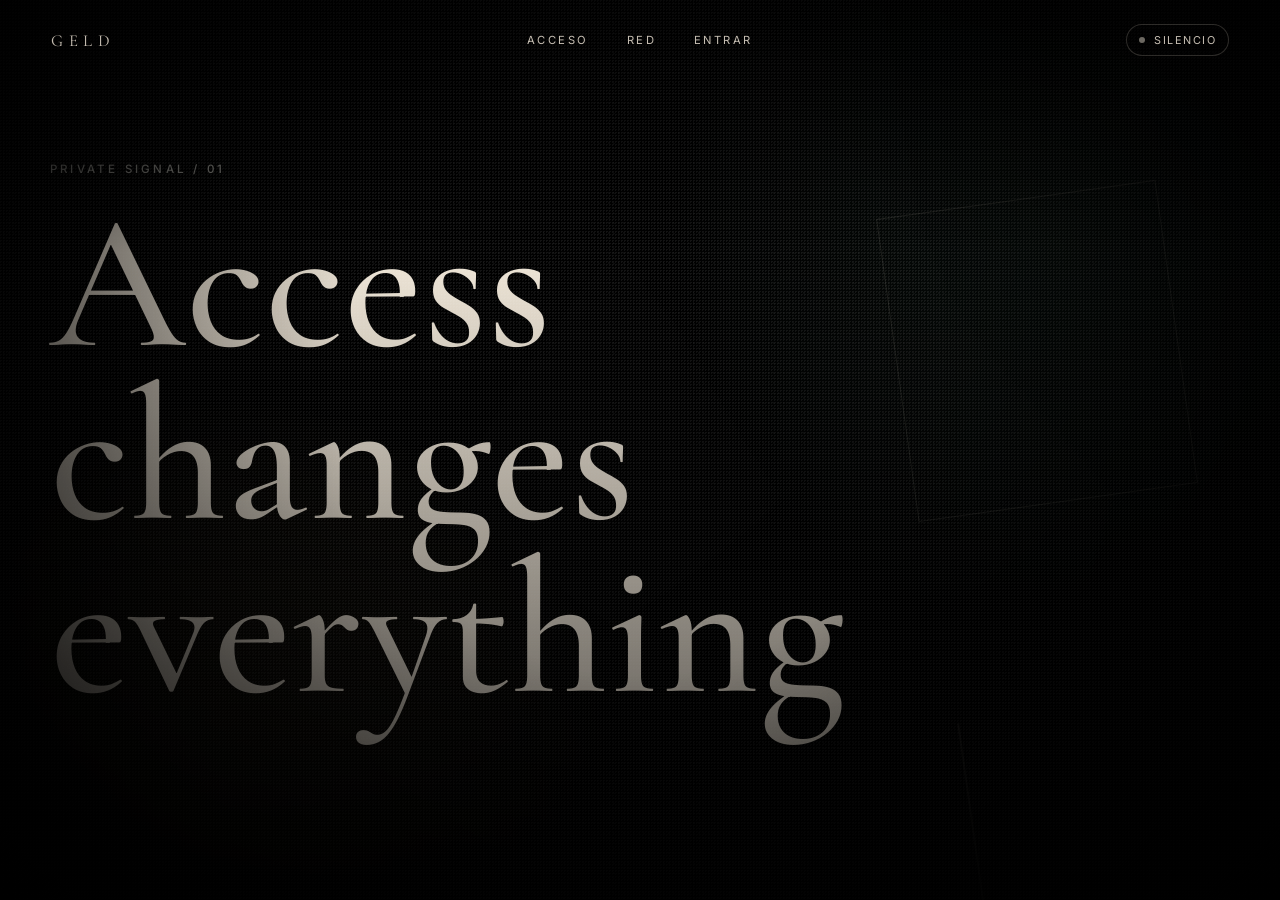
==== index.html @ 125e7a83 "index.html" ====
<!doctype html>
<html lang="es">
  <head>
    <meta charset="UTF-8" />
    <meta name="viewport" content="width=device-width, initial-scale=1.0" />
    <meta
      name="description"
      content="GELD is a private digital signal for future wealth, access, and quiet power."
    />
    <title>GELD — Private Signal</title>
    <link rel="preconnect" href="https://fonts.googleapis.com" />
    <link rel="preconnect" href="https://fonts.gstatic.com" crossorigin />
    <link
      href="https://fonts.googleapis.com/css2?family=Cormorant+Garamond:wght@400;500;600&family=Inter:wght@300;400;500;600&display=swap"
      rel="stylesheet"
    />
    <link rel="stylesheet" href="styles.css" />
  </head>
  <body>
    <div class="preloader" aria-hidden="true">
      <div class="preloader__mark">GELD</div>
      <div class="preloader__line"><span></span></div>
    </div>

    <canvas class="noise-field" aria-hidden="true"></canvas>
    <div class="grain" aria-hidden="true"></div>
    <div class="vignette" aria-hidden="true"></div>

    <header class="topbar" aria-label="GELD navigation">
      <a class="brand magnetic" href="#intro" aria-label="GELD home">GELD</a>
      <nav class="nav-links" aria-label="Primary navigation">
        <a class="magnetic" href="#access">Acceso</a>
        <a class="magnetic" href="#network">Red</a>
        <a class="magnetic" href="#threshold">Entrar</a>
      </nav>
      <button class="audio-toggle magnetic" type="button" aria-pressed="false">
        <span class="audio-dot"></span>
        <span>Silencio</span>
      </button>
    </header>

    <nav id="section-nav" aria-label="Navegación de secciones">
      <div id="nav-dots" class="nav-dots" aria-hidden="false"></div>
    </nav>

    <main id="smooth-wrapper">
      <section class="hero scene" id="intro" data-theme="signal">
        <video
          class="scene-video"
          autoplay
          muted
          loop
          playsinline
          preload="metadata"
        >
          <source
            src="c:\Users\lliza\Downloads\853889-hd_1920_1080_25fps.mp4"
            type="video/mp4"
          />
        </video>
        <div class="scene-image hero-fallback" aria-hidden="true"></div>
        <div class="hero__chrome" aria-hidden="true">
          <span></span>
          <span></span>
          <span></span>
        </div>
        <div class="scene-content hero-content">
          <p class="eyebrow reveal">Private Signal / 01</p>
          <h1 class="hero-title reveal">
            <span>Access</span>
            <span>changes</span>
            <span>everything</span>
          </h1>
          <div class="hero-laws reveal" aria-label="GELD principles">
            <p>Algunos miran desde fuera.</p>
            <p>Otros reconocen la señal.</p>
            <p>GELD se forma bajo la superficie de la riqueza moderna.</p>
          </div>
          <div class="hero-actions reveal">
            <a class="primary-cta magnetic" href="https://discord.gg/XQjuCmYg" target="_blank" rel="noopener noreferrer">Entrar en la Señal</a>
            <span class="whisper">Nunca debiste encontrar esto</span>
          </div>
        </div>
        <div class="scroll-cue" aria-hidden="true">
          <span></span>
          <small>Desliza</small>
        </div>
      </section>

      <section class="scene split-scene" id="access" data-theme="access">
        <div
          class="scene-image luxury-car-image"
          style="--image: url('https://unsplash.com/photos/b1rKiP0MzSo/download?force=true&w=2400')"
          aria-hidden="true"
        ></div>
        <div class="scene-content chapter">
          <p class="eyebrow reveal">Access / 02</p>
          <h2 class="chapter-title reveal">Algunas puertas solo aparecen una vez.</h2>
          <p class="value-line reveal">El valor real no necesita explicar por qué cuesta entrar.</p>
          <p class="chapter-copy reveal">
            GELD no se descubre entre ruido. Se mueve por reconocimiento,
            timing, reputación y el instinto raro de entrar antes de que el
            mundo entienda lo que se está formando.
          </p>
          <div class="chapter-grid reveal">
            <span>Private Signal</span>
            <span>Silent Status</span>
            <span>Modern Power</span>
          </div>
        </div>
      </section>

      <section class="scene editorial-scene" id="silence" data-theme="silence">
        <div
          class="scene-image silence-image"
          style="--image: url('https://unsplash.com/photos/8OBKKHrf73s/download?force=true&w=2200')"
          aria-hidden="true"
        ></div>
        <div class="scene-content editorial-panel">
          <p class="eyebrow reveal">Silence / 03</p>
          <blockquote class="quote reveal">El poder se mueve en silencio.</blockquote>
          <p class="chapter-copy reveal">
            La sala más ruidosa rara vez es la que importa. GELD está diseñado
            para quienes entienden la contención como un idioma.
          </p>
        </div>
      </section>

      <section class="scene wealth-scene" id="wealth" data-theme="wealth">
        <div
          class="scene-image"
          style="--image: url('https://images.unsplash.com/photo-1500530855697-b586d89ba3ee?auto=format&fit=crop&w=1800&q=85')"
          aria-hidden="true"
        ></div>
        <div class="wealth-stack">
          <article class="wealth-card reveal">
            <span>01</span>
            <h3>Private Content</h3>
            <p>Ideas, <span class="text-signal">señales</span> y aprendizajes que no encuentras en abierto.</p>
          </article>
          <article class="wealth-card reveal">
            <span>02</span>
            <h3>Elite Culture</h3>
            <p>Estética, mentalidad, <span class="text-signal">dinero</span>, <span class="text-signal">contactos</span> y visión moderna.</p>
          </article>
          <article class="wealth-card reveal">
            <span>03</span>
            <h3>Early Access</h3>
            <p><span class="text-signal">Oportunidades</span>, drops, recursos y movimientos antes que el resto.</p>
          </article>
        </div>
      </section>

      <section class="scene network-scene" id="network" data-theme="network">
        <div
          class="scene-image dubai-image"
          style="--image: url('https://unsplash.com/photos/88EbPHMFm3k/download?force=true&w=2400')"
          aria-hidden="true"
        ></div>
        <div class="scene-content network-copy">
          <p class="eyebrow reveal">Network / 05</p>
          <h2 class="chapter-title reveal">La red se está formando.</h2>
          <div class="signal-map reveal" aria-hidden="true">
            <span style="--x: 14%; --y: 30%"></span>
            <span style="--x: 32%; --y: 62%"></span>
            <span style="--x: 53%; --y: 24%"></span>
            <span style="--x: 70%; --y: 68%"></span>
            <span style="--x: 86%; --y: 38%"></span>
          </div>
          <p class="chapter-copy reveal">
            Dentro hay <span class="text-signal">señales</span> que no ves fuera.
            Ideas, dinero, cultura, <span class="text-signal">estatus</span> y
            oportunidades antes de que se vuelvan obvias. No es para todos. Si
            estás aquí, viste algo. Ahora decide si solo vas a mirar, o si vas a
            entrar.
          </p>
        </div>
      </section>

      <section class="scene future-scene" id="future" data-theme="future">
        <div
          class="scene-image future-image"
          style="--image: url('https://unsplash.com/photos/7i4YLibFcJM/download?force=true&w=2400')"
          aria-hidden="true"
        ></div>
        <div class="scene-content future-copy">
          <p class="eyebrow reveal">Future / 06</p>
          <h2 class="future-title reveal">El viejo dinero conocía la privacidad. El nuevo conoce la velocidad.</h2>
          <p class="chapter-copy reveal">
            GELD vive entre esos mundos: ritual y software, contención y
            aceleración, elegancia y hambre cifrada.
          </p>
        </div>
      </section>

      <section class="scene threshold-scene" id="threshold" data-theme="threshold">
        <div
          class="scene-image threshold-image"
          style="--image: url('https://unsplash.com/photos/XaVW0jy1hd4/download?force=true&w=2400')"
          aria-hidden="true"
        ></div>
        <div class="scene-content threshold-content">
          <p class="eyebrow reveal">Before Access / 07</p>
          <h2 class="threshold-title reveal">No entres por curiosidad.</h2>
          <div class="threshold-copy reveal">
            <p>Entra si tienes algo que construir.</p>
            <p>Si tus objetivos pesan más que tus excusas.</p>
            <p>Si entiendes que el estatus real no se anuncia.</p>
          </div>
          <button class="threshold-link reveal" type="button" data-unlock-access>Access</button>
        </div>
      </section>

      <section class="scene final-scene is-locked" id="invitation" data-theme="invitation">
        <div
          class="scene-image"
          style="--image: url('https://images.unsplash.com/photo-1511818966892-d7d671e672a2?auto=format&fit=crop&w=1800&q=85')"
          aria-hidden="true"
        ></div>
        <div class="final-orbit" aria-hidden="true"></div>
        <div class="scene-content final-content">
          <p class="eyebrow reveal">Final Invitation / 08</p>
          <h2 class="final-title reveal">La sala ya está en movimiento.</h2>
          <p class="final-copy reveal">
            Solicita acceso antes de que la señal desaparezca en manos privadas.
          </p>
          <form class="access-form reveal">
            <label for="email">Entrada privada</label>
            <div>
              <input id="email" name="email" type="email" placeholder="name@domain.com" autocomplete="email" />
              <button class="magnetic" type="submit">Solicitar Acceso</button>
            </div>
            <p class="form-note" role="status">La Red Espera</p>
          </form>
        </div>
      </section>
    </main>

  <!-- Secret scene placed outside main to avoid inclusion in nav/scroll -->
  <section class="scene secret-scene" id="secret" aria-hidden="true">
    <div class="secret-overlay" aria-hidden="true"></div>
    <div class="scene-content secret-content">
      <h2 class="secret-title">Premium Server</h2>
      <p class="secret-sub">Private access — request entry</p>

      <form id="secret-form" class="secret-form" autocomplete="off">
        <label for="secret-email">Enter email:</label>
        <div class="secret-input-row">
          <input id="secret-email" name="email" type="email" required placeholder="name@domain.com" />
          <button type="submit" class="primary-cta">Send</button>
        </div>
        <p class="secret-note" aria-live="polite"></p>
      </form>
      <div class="secret-discord">
        <p>Accede a nuestro grupo gratuito en Discord y mantente dentro de la primera ola. El email sirve para la lista de espera de contenido exclusivo.</p>
        <a class="primary-cta discord-link" href="https://discord.gg/XQjuCmYg" target="_blank" rel="noopener noreferrer">Unirme</a>
      </div>
    </div>
  </section>

    <script src="script.js" defer></script>
  </body>
</html>
---- styles.css ----
:root {
  --black: #030303;
  --near: #080908;
  --smoke: #a6a19a;
  --warm: #f0e7d8;
  --silver: #c5c3bb;
  --gold: #a98d57;
  --green: #14241d;
  --line: rgba(240, 231, 216, 0.16);
  --ease: cubic-bezier(0.19, 1, 0.22, 1);
}

* {
  box-sizing: border-box;
}

html {
  background: var(--black);
  color: var(--warm);
  scroll-behavior: auto;
}

body {
  margin: 0;
  min-height: 100vh;
  overflow-x: hidden;
  background: var(--black);
  font-family: Inter, Arial, sans-serif;
  cursor: default;
}

a,
button,
input {
  font: inherit;
}

a {
  color: inherit;
  text-decoration: none;
}

button {
  color: inherit;
}

::selection {
  background: rgba(169, 141, 87, 0.35);
  color: var(--warm);
}

.preloader {
  position: fixed;
  inset: 0;
  z-index: 20;
  display: grid;
  place-items: center;
  background: #020202;
  transition: opacity 1.2s var(--ease), visibility 1.2s var(--ease);
}

.preloader.is-hidden {
  opacity: 0;
  visibility: hidden;
}

.preloader__mark {
  font-family: "Cormorant Garamond", Georgia, serif;
  font-size: clamp(2.8rem, 8vw, 8rem);
  letter-spacing: 0.18em;
  transform: translateX(0.08em);
}

.preloader__line {
  position: absolute;
  bottom: 20vh;
  width: min(280px, 52vw);
  height: 1px;
  overflow: hidden;
  background: rgba(240, 231, 216, 0.12);
}

.preloader__line span {
  display: block;
  width: 45%;
  height: 100%;
  background: var(--gold);
  animation: loadLine 1.8s var(--ease) infinite;
}

.grain,
.vignette,
.noise-field {
  position: fixed;
  inset: 0;
  pointer-events: none;
}

.noise-field {
  z-index: 2;
  opacity: 0.35;
  mix-blend-mode: screen;
}

.grain {
  z-index: 3;
  opacity: 0.15;
  background-image:
    radial-gradient(circle at 24% 18%, rgba(255, 255, 255, 0.5) 0 1px, transparent 1px),
    radial-gradient(circle at 78% 66%, rgba(255, 255, 255, 0.35) 0 1px, transparent 1px);
  background-size: 3px 3px, 5px 5px;
  animation: grainShift 0.75s steps(2) infinite;
}

.vignette {
  z-index: 4;
  background:
    radial-gradient(circle at 50% 42%, transparent 0 36%, rgba(0, 0, 0, 0.62) 74%, #000 100%),
    linear-gradient(180deg, rgba(0, 0, 0, 0.52), transparent 28%, rgba(0, 0, 0, 0.74));
}

.topbar {
  position: fixed;
  top: 0;
  left: 0;
  right: 0;
  z-index: 220;
  display: grid;
  grid-template-columns: 1fr auto 1fr;
  align-items: center;
  padding: 24px clamp(18px, 4vw, 56px);
  color: rgba(240, 231, 216, 0.82);
  mix-blend-mode: screen;
}

.brand {
  width: fit-content;
  font-family: "Cormorant Garamond", Georgia, serif;
  font-size: 1.05rem;
  letter-spacing: 0.34em;
}

.nav-links {
  display: flex;
  gap: clamp(18px, 3vw, 38px);
  font-size: 0.7rem;
  letter-spacing: 0.22em;
  text-transform: uppercase;
}

.audio-toggle {
  justify-self: end;
  display: inline-flex;
  align-items: center;
  gap: 9px;
  border: 1px solid rgba(240, 231, 216, 0.18);
  border-radius: 999px;
  padding: 8px 12px;
  background: rgba(3, 3, 3, 0.26);
  backdrop-filter: blur(18px);
  font-size: 0.68rem;
  letter-spacing: 0.14em;
  text-transform: uppercase;
}

.audio-dot {
  width: 6px;
  height: 6px;
  border-radius: 50%;
  background: rgba(240, 231, 216, 0.45);
  box-shadow: 0 0 0 transparent;
}

.audio-toggle[aria-pressed="true"] .audio-dot {
  background: var(--gold);
  box-shadow: 0 0 18px rgba(169, 141, 87, 0.8);
}

#smooth-wrapper {
  position: fixed;
  inset: 0;
  width: 100%;
  overflow-y: auto;
  will-change: transform;
  scroll-behavior: smooth;
}

.scene {
  position: relative;
  display: grid;
  min-height: 100vh;
  overflow: hidden;
  isolation: isolate;
  background: var(--black);
  transition: transform 0.6s var(--ease);
}

.scene.is-active {
  transform: none;
}


/* Section navigation (dots + arrows) */
#section-nav {
  position: fixed;
  right: 18px;
  top: 50%;
  transform: translateY(-50%);
  z-index: 70;
  display: grid;
  gap: 12px;
  align-items: center;
}

.nav-btn {
  width: 44px;
  height: 44px;
  display: inline-grid;
  place-items: center;
  background: rgba(3,3,3,0.36);
  border: 1px solid rgba(240,231,216,0.12);
  color: var(--warm);
  border-radius: 10px;
  cursor: pointer;
  font-weight: 600;
}

.nav-btn:active { transform: translateY(1px); }


.nav-dots {
  display: grid;
  gap: 6px;
}

.nav-dots button {
  width: 8px;
  height: 8px;
  border-radius: 50%;
  background: rgba(240,231,216,0.18);
  border: 0;
  padding: 0;
  cursor: pointer;
}

.nav-dots button.active {
  background: var(--gold);
  box-shadow: 0 0 8px rgba(169,141,87,0.5);
}

/* Secret scene + crash/glitch styles */
.secret-scene {
  display: none;
  position: fixed;
  inset: 0;
  z-index: 100;
  place-items: center;
  background: rgba(0,0,0,0.82);
}
.secret-scene[aria-hidden="false"] { display: grid; }

.secret-overlay {
  position: absolute;
  inset: 0;
  background: linear-gradient(180deg, rgba(0,0,0,0.6), rgba(0,0,0,0.85));
  pointer-events: none;
  mix-blend-mode: normal;
}

.secret-content {
  position: relative;
  z-index: 110;
  width: min(640px, calc(100% - 48px));
  padding: 36px;
  text-align: center;
  background: rgba(3,3,3,0.6);
  border: 1px solid rgba(240,231,216,0.08);
  border-radius: 14px;
  backdrop-filter: blur(8px);
  color: var(--warm);
  box-shadow: 0 10px 40px rgba(0,0,0,0.6), 0 0 80px rgba(169,141,87,0.03) inset;
}

.secret-title { font-family: "Cormorant Garamond", Georgia, serif; font-size: 2.6rem; margin: 0 0 6px; }
.secret-sub { color: rgba(240,231,216,0.72); margin: 0 0 18px; }

.secret-form label { display:block; text-transform:uppercase; font-size:0.7rem; letter-spacing:0.14em; color:rgba(240,231,216,0.6); margin-bottom:8px; }
.secret-input-row { display:flex; gap:10px; justify-content:center; align-items:center; }
.secret-input-row input { min-width:220px; padding:12px 14px; border-radius:8px; border:1px solid rgba(240,231,216,0.08); background: rgba(255,255,255,0.02); color:var(--warm); }
.secret-input-row input:focus { outline: none; background: rgba(255,255,255,0.02); }
.secret-input-row input:-webkit-autofill,
.secret-input-row input:-webkit-autofill:hover,
.secret-input-row input:-webkit-autofill:focus,
.secret-input-row input:-webkit-autofill:active {
  -webkit-box-shadow: 0 0 0 30px rgba(255,255,255,0.02) inset !important;
  box-shadow: 0 0 0 30px rgba(255,255,255,0.02) inset !important;
}
.secret-input-row .primary-cta { padding: 12px 20px; border-radius: 999px; border: 1px solid rgba(240,231,216,0.28); background: rgba(240,231,216,0.08); }
.secret-input-row .primary-cta:hover { background: rgba(169, 141, 87, 0.14); border-color: rgba(169, 141, 87, 0.8); }
.secret-note { margin-top:12px; color: rgba(169,141,87,0.9); }
.secret-discord {
  margin-top: 22px;
  display: grid;
  gap: 14px;
  text-align: center;
}
.secret-discord p {
  margin: 0;
  color: rgba(240,231,216,0.78);
  font-size: 0.9rem;
  line-height: 1.6;
  max-width: 520px;
  margin-inline: auto;
}
.secret-discord .discord-link {
  padding: 12px 24px;
  border-radius: 999px;
  border: 1px solid rgba(240,231,216,0.28);
  background: rgba(240,231,216,0.08);
  color: var(--warm);
  letter-spacing: 0.18em;
  text-transform: uppercase;
  display: inline-flex;
  justify-content: center;
  align-items: center;
  width: fit-content;
  margin: 0 auto;
}
.secret-discord .discord-link:hover {
  background: rgba(169,141,87,0.14);
  border-color: rgba(169,141,87,0.8);
}

/* crash/glitch animation on root */

@keyframes glitch-translate {
  0% { transform: translate3d(0,0,0); }
  10% { transform: translate3d(-12px, -4px, 0) rotate(-0.6deg); }
  20% { transform: translate3d(10px, 6px, 0) rotate(0.8deg); }
  30% { transform: translate3d(-8px, -2px, 0) rotate(-0.4deg); }
  40% { transform: translate3d(6px, 4px, 0) rotate(0.3deg); }
  50% { transform: translate3d(-6px, -3px, 0) rotate(-0.2deg); }
  60% { transform: translate3d(8px, 3px, 0) rotate(0.4deg); }
  70% { transform: translate3d(-10px, -5px, 0) rotate(-0.6deg); }
  80% { transform: translate3d(6px, 4px, 0) rotate(0.3deg); }
  90% { transform: translate3d(-4px, -2px, 0) rotate(-0.1deg); }
  100% { transform: translate3d(0,0,0); }
}

@keyframes glitch-rgb {
  0% { clip-path: inset(0 0 0 0); opacity: 1; }
  20% { clip-path: inset(10% 0 70% 0); }
  40% { clip-path: inset(70% 0 10% 0); }
  60% { clip-path: inset(30% 0 40% 0); }
  80% { clip-path: inset(50% 0 20% 0); }
  100% { clip-path: inset(0 0 0 0); }
}

/* aggressive matrix-like crash */
.crash body, .crash .scene-content, .crash header, .crash .topbar, .crash .nav-links {
  animation: glitch-translate 0.7s steps(1,end) both;
  filter: contrast(1.1) saturate(1.05) brightness(0.88) hue-rotate(-4deg) blur(0.35px);
}

.crash::before, .crash::after {
  content: '';
  position: fixed;
  inset: 0;
  z-index: 95;
  pointer-events: none;
}

.crash::before {
  background: linear-gradient(90deg, rgba(0,255,90,0.03), transparent 12%);
  mix-blend-mode: screen;
  transform: translateX(-3px);
  animation: glitch-rgb 0.8s steps(3,end) infinite;
}

.crash::after {
  background: repeating-linear-gradient(0deg, rgba(0,0,0,0.12) 0 1px, rgba(0,0,0,0.02) 1px 2px), linear-gradient(180deg, rgba(0,255,90,0.015), transparent 30%);
  mix-blend-mode: multiply;
  animation: glitch-rgb 0.8s steps(4,end) infinite;
  opacity: 0.65;
}

/* RGB split layers inside content for stronger effect */
.crash .scene-content::before,
.crash .scene-content::after {
  content: '';
  position: absolute;
  inset: 0;
  z-index: 111;
  pointer-events: none;
}
.crash .scene-content::before { background: rgba(0,255,120,0.015); transform: translateX(-3px) skewX(-1deg); mix-blend-mode: screen; animation: glitch-translate 0.8s linear infinite; }
.crash .scene-content::after { background: rgba(255,0,50,0.015); transform: translateX(3px) skewX(1deg); mix-blend-mode: screen; animation: glitch-translate 0.85s linear infinite; }

@keyframes heavy-flicker {
  0% { opacity: 1; }
  10% { opacity: 0.05; }
  20% { opacity: 0.9; }
  30% { opacity: 0.02; }
  40% { opacity: 0.95; }
  100% { opacity: 1; }
}

.crash .secret-overlay { animation: heavy-flicker 1s linear; }

.scene::before,
.scene::after {
  position: absolute;
  inset: 0;
  z-index: -1;
  content: "";
  pointer-events: none;
}

.scene::before {
  background:
    radial-gradient(circle at 18% 72%, rgba(169, 141, 87, 0.14), transparent 30%),
    radial-gradient(circle at 82% 22%, rgba(20, 36, 29, 0.34), transparent 28%),
    linear-gradient(90deg, rgba(0, 0, 0, 0.76), rgba(0, 0, 0, 0.18) 48%, rgba(0, 0, 0, 0.78));
}

.scene::after {
  background: linear-gradient(180deg, rgba(0, 0, 0, 0.38), transparent 45%, rgba(0, 0, 0, 0.88));
}

.scene-video,
.scene-image {
  position: absolute;
  inset: -4%;
  z-index: -3;
  width: 108%;
  height: 108%;
  object-fit: cover;
  filter: saturate(0.68) contrast(1.12) brightness(0.54) blur(1px);
  transform: translate3d(0, var(--parallax, 0), 0) scale(1.04);
  will-change: transform;
}

.scene-image {
  background-image: var(--image);
  background-position: center;
  background-size: cover;
}

.hero-fallback {
  --image: url("https://images.unsplash.com/photo-1500530855697-b586d89ba3ee?auto=format&fit=crop&w=2200&q=85");
  z-index: -4;
}

.luxury-car-image {
  background-color: #030303;
  background-position: 70% center;
  background-repeat: no-repeat;
  background-size: cover;
  filter: saturate(0.48) contrast(1.28) brightness(0.68) blur(0.1px);
}

.dubai-image {
  background-position: center;
  filter: saturate(0.68) contrast(1.2) brightness(0.72) blur(0.12px);
}

.silence-image {
  background-position: center;
  filter: saturate(0.5) contrast(1.32) brightness(0.52) blur(0.2px);
}

.future-image {
  background-position: center;
  filter: saturate(0.62) contrast(1.2) brightness(0.58) blur(0.12px);
}

.value-line {
  width: fit-content;
  margin: -6px 0 2px;
  padding-left: 18px;
  border-left: 1px solid rgba(169, 141, 87, 0.54);
  color: rgba(216, 185, 118, 0.82);
  font-family: "Cormorant Garamond", Georgia, serif;
  font-size: clamp(1.18rem, 2vw, 1.9rem);
  line-height: 1.2;
}

.scene-content {
  position: relative;
  z-index: 1;
  width: min(1180px, calc(100% - 36px));
  margin: 0 auto;
}

.hero {
  align-items: end;
  min-height: 112vh;
  padding: 18vh 0 16vh;
}

.hero__chrome span {
  position: absolute;
  border: 1px solid rgba(240, 231, 216, 0.1);
  transform: rotate(-8deg);
}

.hero__chrome span:nth-child(1) {
  right: 8vw;
  top: 22vh;
  width: 22vw;
  height: 34vh;
}

.hero__chrome span:nth-child(2) {
  left: 7vw;
  bottom: 14vh;
  width: 18vw;
  height: 1px;
}

.hero__chrome span:nth-child(3) {
  right: 24vw;
  bottom: 20vh;
  width: 1px;
  height: 22vh;
}

.hero-content {
  display: grid;
  gap: 22px;
}

.eyebrow {
  margin: 0;
  color: rgba(197, 195, 187, 0.74);
  font-size: 0.72rem;
  font-weight: 500;
  letter-spacing: 0.28em;
  text-transform: uppercase;
}

.hero-title,
.chapter-title,
.future-title,
.final-title,
.quote {
  margin: 0;
  font-family: "Cormorant Garamond", Georgia, serif;
  font-weight: 500;
  line-height: 0.9;
}

.hero-title {
  max-width: 980px;
  font-size: clamp(5rem, 15vw, 16rem);
  letter-spacing: 0;
}

.hero-title span {
  display: block;
  opacity: 0;
  transform: translateX(-20px);
}

.hero-title.reveal.is-visible span {
  animation: heroSlideIn 0.8s ease forwards;
}

.hero-title.reveal.is-visible span:nth-child(1) {
  animation-delay: 0.25s;
}

.hero-title.reveal.is-visible span:nth-child(2) {
  animation-delay: 0.45s;
}

.hero-title.reveal.is-visible span:nth-child(3) {
  animation-delay: 0.65s;
}

@keyframes heroSlideIn {
  from {
    opacity: 0;
    transform: translateX(-20px);
  }
  to {
    opacity: 1;
    transform: translateX(0);
  }
}

.hero-copy,
.chapter-copy,
.final-copy {
  max-width: 590px;
  margin: 0;
  color: rgba(240, 231, 216, 0.72);
  font-size: clamp(1rem, 1.4vw, 1.24rem);
  font-weight: 300;
  line-height: 1.8;
}

.hero-laws {
  display: grid;
  max-width: 680px;
  gap: 10px;
  margin: 0;
  padding: 18px 0;
  border-top: 1px solid rgba(240, 231, 216, 0.16);
  border-bottom: 1px solid rgba(240, 231, 216, 0.12);
}

.hero-laws p {
  margin: 0;
  color: rgba(240, 231, 216, 0.72);
  font-size: clamp(0.92rem, 1.16vw, 1.08rem);
  font-weight: 300;
  line-height: 1.55;
}

.hero-actions {
  display: flex;
  flex-wrap: wrap;
  align-items: center;
  gap: 20px;
  margin-top: 22px;
}

.primary-cta,
.access-form button {
  display: inline-flex;
  min-height: 48px;
  align-items: center;
  justify-content: center;
  border: 1px solid rgba(240, 231, 216, 0.28);
  border-radius: 999px;
  padding: 0 24px;
  background: rgba(240, 231, 216, 0.08);
  color: var(--warm);
  letter-spacing: 0.14em;
  text-transform: uppercase;
  backdrop-filter: blur(18px);
  transition: background 0.6s var(--ease), border-color 0.6s var(--ease), transform 0.6s var(--ease);
}

.primary-cta:hover,
.access-form button:hover {
  border-color: rgba(169, 141, 87, 0.8);
  background: rgba(169, 141, 87, 0.14);
}

.whisper {
  color: rgba(197, 195, 187, 0.56);
  font-family: "Cormorant Garamond", Georgia, serif;
  font-size: 1.12rem;
}

.scroll-cue {
  position: absolute;
  right: clamp(20px, 4vw, 58px);
  bottom: 42px;
  z-index: 2;
  display: grid;
  justify-items: center;
  gap: 12px;
  color: rgba(240, 231, 216, 0.56);
  font-size: 0.65rem;
  letter-spacing: 0.24em;
  text-transform: uppercase;
}

.scroll-cue span {
  width: 1px;
  height: 72px;
  overflow: hidden;
  background: rgba(240, 231, 216, 0.18);
}

.scroll-cue span::after {
  display: block;
  width: 100%;
  height: 24px;
  background: var(--warm);
  content: "";
  animation: scrollPulse 2.8s var(--ease) infinite;
}

.split-scene {
  align-items: center;
}

.chapter {
  display: grid;
  max-width: 680px;
  margin-left: clamp(18px, 9vw, 130px);
  gap: 24px;
}

.chapter-title {
  max-width: 720px;
  font-size: clamp(3.4rem, 8vw, 8.8rem);
}

.chapter-grid {
  display: grid;
  width: min(100%, 650px);
  grid-template-columns: repeat(3, 1fr);
  margin-top: 24px;
  border-top: 1px solid var(--line);
  border-bottom: 1px solid var(--line);
}

.chapter-grid span {
  min-height: 92px;
  display: grid;
  align-items: center;
  border-right: 1px solid var(--line);
  color: rgba(240, 231, 216, 0.72);
  font-size: 0.72rem;
  letter-spacing: 0.18em;
  text-transform: uppercase;
}

.chapter-grid span:last-child {
  border-right: 0;
  padding-left: 24px;
}

.chapter-grid span:not(:first-child) {
  padding-left: 24px;
}

.editorial-scene {
  align-items: center;
}

.editorial-panel {
  display: grid;
  max-width: 900px;
  gap: 30px;
  text-align: center;
}

.quote {
  font-size: clamp(4rem, 11vw, 13rem);
}

.wealth-scene {
  align-items: center;
}

.wealth-stack {
  position: relative;
  z-index: 1;
  display: grid;
  width: min(1120px, calc(100% - 36px));
  grid-template-columns: repeat(3, 1fr);
  gap: 1px;
  margin: 0 auto;
  border: 1px solid var(--line);
  background: var(--line);
}

.wealth-card {
  min-height: 380px;
  padding: clamp(24px, 4vw, 44px);
  background: rgba(3, 3, 3, 0.62);
  backdrop-filter: blur(18px);
}

.wealth-card span {
  color: var(--gold);
  font-family: "Cormorant Garamond", Georgia, serif;
  font-size: 1.4rem;
}

.wealth-card h3 {
  margin: 72px 0 18px;
  font-family: "Cormorant Garamond", Georgia, serif;
  font-size: clamp(2.3rem, 4vw, 4.4rem);
  font-weight: 500;
  line-height: 0.95;
}

.wealth-card p {
  margin: 0;
  color: rgba(240, 231, 216, 0.62);
  line-height: 1.7;
}

.text-signal {
  color: rgba(216, 185, 118, 0.94);
  text-shadow: 0 0 22px rgba(169, 141, 87, 0.22);
}

.network-scene {
  align-items: center;
}

.network-copy {
  display: grid;
  gap: 24px;
  max-width: 780px;
  margin: 0 auto;
  text-align: center;
  justify-items: center;
}

@media (min-width: 861px) {
  .network-copy {
    margin-top: -2rem;
  }
}

.network-copy .chapter-title {
  max-width: 780px;
}

.network-copy .chapter-copy {
  max-width: 720px;
  margin: 0 auto;
}

.signal-map {
  position: relative;
  width: min(760px, 100%);
  height: clamp(240px, 40vw, 420px);
  margin: 20px auto;
  border-top: 1px solid var(--line);
  border-bottom: 1px solid var(--line);
  background:
    linear-gradient(rgba(240, 231, 216, 0.05) 1px, transparent 1px),
    linear-gradient(90deg, rgba(240, 231, 216, 0.05) 1px, transparent 1px);
  background-size: 9% 18%;
  mask-image: linear-gradient(90deg, transparent, #000 14%, #000 86%, transparent);
}

.signal-map::before,
.signal-map::after {
  position: absolute;
  inset: 10% 6%;
  border: 1px solid rgba(169, 141, 87, 0.2);
  content: "";
}

.signal-map::after {
  inset: 24% 17%;
  border-color: rgba(240, 231, 216, 0.11);
  transform: skewX(-8deg);
}

.signal-map span {
  position: absolute;
  left: var(--x);
  top: var(--y);
  width: 8px;
  height: 8px;
  border-radius: 50%;
  background: var(--warm);
  box-shadow: 0 0 26px rgba(169, 141, 87, 0.75);
  animation: breathe 4s var(--ease) infinite;
}

.future-scene {
  align-items: end;
  padding-bottom: 14vh;
}

.future-copy {
  display: grid;
  justify-items: center;
  gap: 26px;
  text-align: center;
  max-width: 900px;
  margin-inline: auto;
}

.future-title {
  width: min(900px, 100%);
  font-size: clamp(3.4rem, 8.8vw, 10rem);
}

.future-copy .chapter-copy {
  margin-left: 0;
}

.threshold-scene {
  align-items: center;
}

.threshold-image {
  background-position: center;
  filter: saturate(0.52) contrast(1.25) brightness(0.44) blur(0.12px);
}

.threshold-content {
  display: grid;
  max-width: 980px;
  gap: 24px;
  justify-items: center;
  text-align: center;
  transform: translateY(-4vh);
}

.threshold-title {
  max-width: 900px;
  margin: 0;
  font-family: "Cormorant Garamond", Georgia, serif;
  font-size: clamp(4rem, 10vw, 12rem);
  font-weight: 500;
  line-height: 0.9;
}

.threshold-copy {
  display: grid;
  max-width: 620px;
  gap: 9px;
  padding: 18px 0;
  border-top: 1px solid rgba(240, 231, 216, 0.14);
  border-bottom: 1px solid rgba(240, 231, 216, 0.1);
}

.threshold-copy p {
  margin: 0;
  color: rgba(240, 231, 216, 0.72);
  font-size: clamp(0.98rem, 1.2vw, 1.14rem);
  font-weight: 300;
  line-height: 1.6;
}

.threshold-link {
  position: relative;
  z-index: 8;
  border: 1px solid rgba(216, 185, 118, 0.72);
  border-radius: 999px;
  background: rgba(216, 185, 118, 0.22);
  width: fit-content;
  margin-top: -2px;
  padding: 15px 38px;
  color: rgba(240, 231, 216, 0.96);
  box-shadow: 0 0 34px rgba(169, 141, 87, 0.18);
  font-size: 0.78rem;
  letter-spacing: 0.22em;
  text-transform: uppercase;
  opacity: 1;
  cursor: pointer;
  pointer-events: auto;
  transition: opacity 0.6s var(--ease), color 0.6s var(--ease), border-color 0.6s var(--ease), background 0.6s var(--ease);
}

.threshold-link::after {
  display: none;
}

.threshold-link:hover {
  border-color: rgba(216, 185, 118, 0.62);
  background: rgba(216, 185, 118, 0.14);
  color: rgba(240, 231, 216, 0.92);
  opacity: 1;
}

.final-scene {
  min-height: 112vh;
  align-items: center;
  text-align: center;
}

.final-scene.is-locked {
  display: none;
}

body.access-mode #smooth-wrapper .scene:not(.final-scene) {
  display: none;
}

.final-orbit {
  position: absolute;
  left: 50%;
  top: 50%;
  width: min(76vw, 760px);
  aspect-ratio: 1;
  border: 1px solid rgba(240, 231, 216, 0.1);
  border-radius: 50%;
  transform: translate(-50%, -50%);
  animation: orbit 18s linear infinite;
}

.final-orbit::before,
.final-orbit::after {
  position: absolute;
  inset: 13%;
  border: 1px solid rgba(169, 141, 87, 0.13);
  border-radius: 50%;
  content: "";
}

.final-orbit::after {
  inset: 31%;
}

.final-content {
  display: grid;
  justify-items: center;
  gap: 24px;
}

.final-title {
  max-width: 1000px;
  font-size: clamp(4rem, 10vw, 12rem);
}

.final-copy {
  margin-bottom: 16px;
}

.access-form {
  display: grid;
  width: min(590px, 100%);
  gap: 12px;
}

.access-form label {
  color: rgba(197, 195, 187, 0.62);
  font-size: 0.68rem;
  letter-spacing: 0.22em;
  text-align: left;
  text-transform: uppercase;
}

.access-form div {
  display: grid;
  grid-template-columns: 1fr auto;
  gap: 10px;
  padding: 8px;
  border: 1px solid rgba(240, 231, 216, 0.16);
  border-radius: 999px;
  background: rgba(3, 3, 3, 0.5);
  backdrop-filter: blur(22px);
}

.access-form input {
  min-width: 0;
  border: 0;
  outline: 0;
  padding: 0 18px;
  background: transparent;
  color: var(--warm);
}

.access-form input::placeholder {
  color: rgba(240, 231, 216, 0.38);
}

.access-form button {
  border-radius: 999px;
  border-color: rgba(169, 141, 87, 0.34);
  background: rgba(169, 141, 87, 0.18);
}

.form-note {
  min-height: 20px;
  margin: 0;
  color: rgba(169, 141, 87, 0.76);
  font-size: 0.7rem;
  letter-spacing: 0.18em;
  text-align: left;
  text-transform: uppercase;
}

.reveal {
  opacity: 0;
  transform: translateY(46px);
  transition: opacity 1.4s var(--ease), transform 1.4s var(--ease);
}

.reveal.is-visible {
  opacity: 1;
  transform: translateY(0);
}

.typed-letter {
  display: inline-block;
  opacity: 0;
  transform: translateX(-8px);
}

.reveal.is-visible .typed-letter {
  animation: typeIn 0.24s ease forwards;
  animation-delay: var(--delay, 0s);
}

@keyframes typeIn {
  from {
    opacity: 0;
    transform: translateX(-8px);
  }
  to {
    opacity: 1;
    transform: translateX(0);
  }
}

.launch-overlay {
  position: fixed;
  z-index: 300;
  border: 1px solid rgba(240, 231, 216, 0.25);
  background: rgba(240, 231, 216, 0.08);
  backdrop-filter: blur(18px);
  box-shadow: 0 20px 80px rgba(0, 0, 0, 0.35);
  border-radius: 18px;
  opacity: 0.95;
  transition: left 0.55s ease, top 0.55s ease, width 0.55s ease, height 0.55s ease, border-radius 0.55s ease, box-shadow 0.55s ease;
}

.launch-overlay--animate {
  left: 0 !important;
  top: 0 !important;
  width: 100vw !important;
  height: 100vh !important;
  border-radius: 0 !important;
  box-shadow: inset 0 0 120px rgba(169, 141, 87, 0.18);
}

.magnetic {
  will-change: transform;
}

@keyframes loadLine {
  from {
    transform: translateX(-110%);
  }
  to {
    transform: translateX(230%);
  }
}

@keyframes grainShift {
  0% {
    transform: translate(0, 0);
  }
  50% {
    transform: translate(-1%, 1%);
  }
  100% {
    transform: translate(1%, -1%);
  }
}

@keyframes scrollPulse {
  from {
    transform: translateY(-28px);
  }
  to {
    transform: translateY(82px);
  }
}

@keyframes breathe {
  0%,
  100% {
    opacity: 0.35;
    transform: scale(0.75);
  }
  50% {
    opacity: 1;
    transform: scale(1.35);
  }
}

@keyframes orbit {
  to {
    transform: translate(-50%, -50%) rotate(360deg);
  }
}

@media (max-width: 860px) {
  body {
    cursor: auto;
  }

  .cursor,
  .cursor-dot {
    display: none;
  }

  #smooth-wrapper {
    position: relative;
  }

  .topbar {
    grid-template-columns: 1fr auto;
    gap: 14px;
    padding: 18px;
    mix-blend-mode: normal;
  }

  .nav-links {
    display: none;
  }

  .audio-toggle {
    padding: 8px 10px;
  }

  .hero {
    min-height: 100svh;
    padding: 18vh 0 12vh;
  }

  .scene {
    min-height: 100svh;
  }

  .hero-title {
    font-size: clamp(4.5rem, 24vw, 8rem);
  }

  .hero-actions {
    align-items: flex-start;
    flex-direction: column;
  }

  .scroll-cue {
    display: none;
  }

  .chapter {
    margin: 0 auto;
  }

  .chapter-title,
  .future-title,
  .final-title,
  .quote {
    font-size: clamp(3.3rem, 17vw, 6.7rem);
  }

  .chapter-grid,
  .wealth-stack {
    grid-template-columns: 1fr;
  }

  .chapter-grid span {
    min-height: 64px;
    border-right: 0;
    border-bottom: 1px solid var(--line);
    padding-left: 0;
  }

  .chapter-grid span:not(:first-child),
  .chapter-grid span:last-child {
    padding-left: 0;
  }

  .chapter-grid span:last-child {
    border-bottom: 0;
  }

  .wealth-stack {
    margin: 90px auto;
  }

  .wealth-card {
    min-height: 250px;
  }

  .wealth-card h3 {
    margin-top: 42px;
  }

  .future-scene {
    align-items: center;
    padding-bottom: 0;
  }

  .future-copy {
    justify-items: start;
    text-align: left;
  }

  .future-copy .chapter-copy {
    margin-left: 0;
  }

  .threshold-title {
    font-size: clamp(3.3rem, 17vw, 6.7rem);
  }

  .access-form div {
    grid-template-columns: 1fr;
    border-radius: 24px;
  }

  .access-form input {
    min-height: 48px;
  }
}

@media (prefers-reduced-motion: reduce) {
  *,
  *::before,
  *::after {
    animation-duration: 0.01ms !important;
    animation-iteration-count: 1 !important;
    scroll-behavior: auto !important;
    transition-duration: 0.01ms !important;
  }

  #smooth-wrapper {
    position: relative;
    transform: none !important;
  }
}
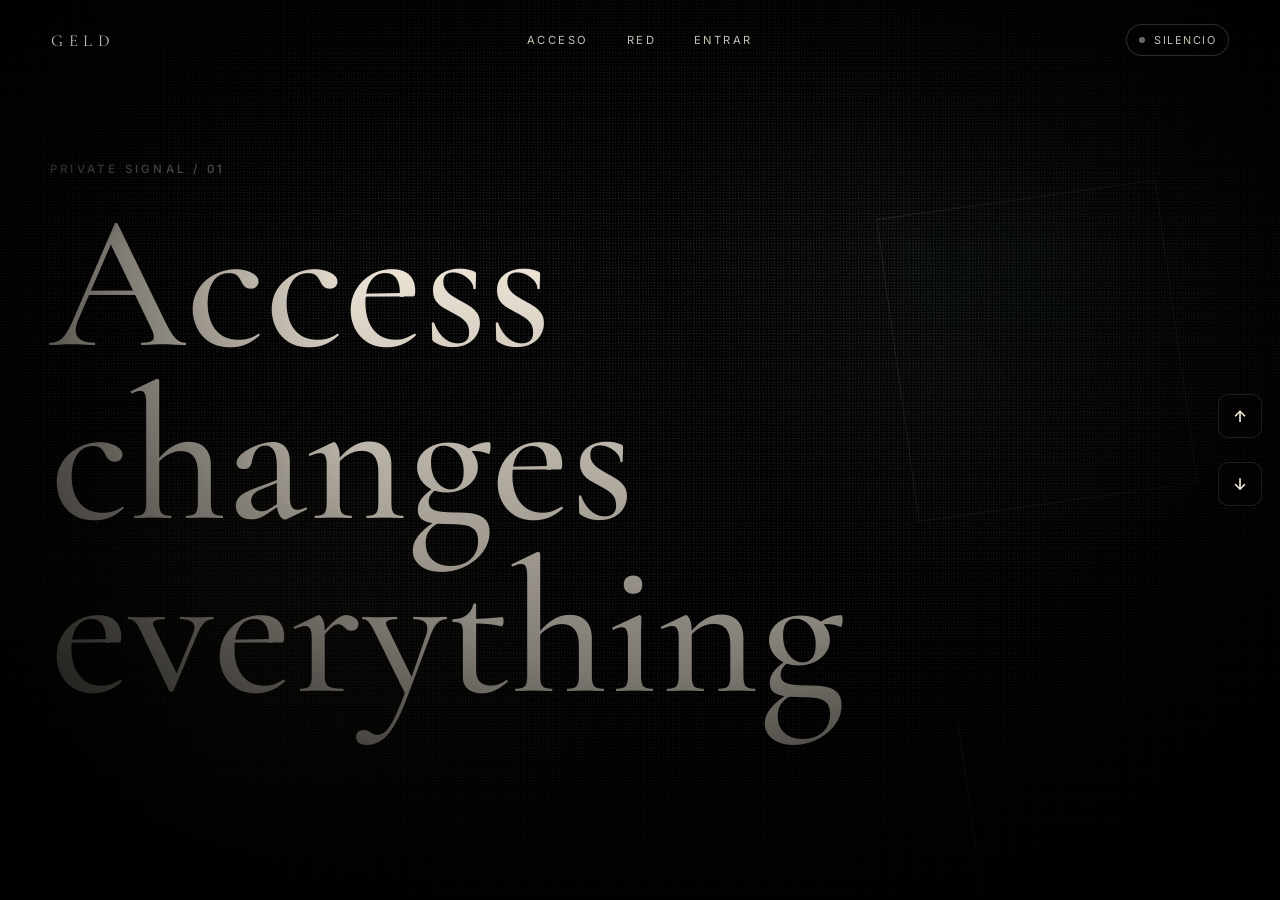
==== commit 729634a4: "Refactor index.html structure and content" ====
--- a/index.html
+++ b/index.html
@@ -7,7 +7,7 @@
       name="description"
       content="GELD is a private digital signal for future wealth, access, and quiet power."
     />
-    <title>GELD — Private Signal</title>
+    <title>GELD - Private Signal</title>
     <link rel="preconnect" href="https://fonts.googleapis.com" />
     <link rel="preconnect" href="https://fonts.gstatic.com" crossorigin />
     <link
@@ -25,6 +25,8 @@
     <canvas class="noise-field" aria-hidden="true"></canvas>
     <div class="grain" aria-hidden="true"></div>
     <div class="vignette" aria-hidden="true"></div>
+    <div class="cursor" aria-hidden="true"></div>
+    <div class="cursor-dot" aria-hidden="true"></div>
 
     <header class="topbar" aria-label="GELD navigation">
       <a class="brand magnetic" href="#intro" aria-label="GELD home">GELD</a>
@@ -40,7 +42,9 @@
     </header>
 
     <nav id="section-nav" aria-label="Navegación de secciones">
+      <button class="nav-btn" type="button" data-nav-prev aria-label="Sección anterior">↑</button>
       <div id="nav-dots" class="nav-dots" aria-hidden="false"></div>
+      <button class="nav-btn" type="button" data-nav-next aria-label="Sección siguiente">↓</button>
     </nav>
 
     <main id="smooth-wrapper">
@@ -51,10 +55,10 @@
           muted
           loop
           playsinline
-          preload="metadata"
+          poster="https://images.unsplash.com/photo-1496747611176-843222e1e57c?auto=format&fit=crop&w=2200&q=85"
         >
           <source
-            src="c:\Users\lliza\Downloads\853889-hd_1920_1080_25fps.mp4"
+            src="https://videos.pexels.com/video-files/853889/853889-hd_1920_1080_25fps.mp4"
             type="video/mp4"
           />
         </video>
@@ -98,9 +102,9 @@
           <h2 class="chapter-title reveal">Algunas puertas solo aparecen una vez.</h2>
           <p class="value-line reveal">El valor real no necesita explicar por qué cuesta entrar.</p>
           <p class="chapter-copy reveal">
-            GELD no se descubre entre ruido. Se mueve por reconocimiento,
-            timing, reputación y el instinto raro de entrar antes de que el
-            mundo entienda lo que se está formando.
+            GELD no se descubre entre ruido. Se mueve por reconocimiento, timing,
+            reputación y el instinto raro de entrar antes de que el mundo
+            entienda lo que se está formando.
           </p>
           <div class="chapter-grid reveal">
             <span>Private Signal</span>
@@ -207,14 +211,14 @@
             <p>Si tus objetivos pesan más que tus excusas.</p>
             <p>Si entiendes que el estatus real no se anuncia.</p>
           </div>
-          <button class="threshold-link reveal" type="button" data-unlock-access>Access</button>
+          <button class="threshold-link" type="button" data-unlock-access>Access</button>
         </div>
       </section>
 
       <section class="scene final-scene is-locked" id="invitation" data-theme="invitation">
         <div
           class="scene-image"
-          style="--image: url('https://images.unsplash.com/photo-1511818966892-d7d671e672a2?auto=format&fit=crop&w=1800&q=85')"
+          style="--image: url('https://images.pexels.com/photos/17717729/pexels-photo-17717729.jpeg?auto=compress&cs=tinysrgb&w=2400')"
           aria-hidden="true"
         ></div>
         <div class="final-orbit" aria-hidden="true"></div>
@@ -236,28 +240,32 @@
       </section>
     </main>
 
-  <!-- Secret scene placed outside main to avoid inclusion in nav/scroll -->
-  <section class="scene secret-scene" id="secret" aria-hidden="true">
-    <div class="secret-overlay" aria-hidden="true"></div>
-    <div class="scene-content secret-content">
-      <h2 class="secret-title">Premium Server</h2>
-      <p class="secret-sub">Private access — request entry</p>
-
-      <form id="secret-form" class="secret-form" autocomplete="off">
-        <label for="secret-email">Enter email:</label>
-        <div class="secret-input-row">
-          <input id="secret-email" name="email" type="email" required placeholder="name@domain.com" />
-          <button type="submit" class="primary-cta">Send</button>
-        </div>
-        <p class="secret-note" aria-live="polite"></p>
-      </form>
-      <div class="secret-discord">
-        <p>Accede a nuestro grupo gratuito en Discord y mantente dentro de la primera ola. El email sirve para la lista de espera de contenido exclusivo.</p>
-        <a class="primary-cta discord-link" href="https://discord.gg/XQjuCmYg" target="_blank" rel="noopener noreferrer">Unirme</a>
+    <section class="scene secret-scene" id="secret" aria-hidden="true">
+      <div class="secret-overlay" aria-hidden="true"></div>
+      <div class="scene-content secret-content">
+        <h2 class="secret-title">Premium Server</h2>
+        <p class="secret-sub">Private access - request entry</p>
+
+        <form id="secret-form" class="secret-form" autocomplete="off">
+          <label for="secret-email">Enter email:</label>
+          <div class="secret-input-row">
+            <input id="secret-email" name="email" type="email" required placeholder="name@domain.com" />
+            <button type="submit" class="primary-cta">Send</button>
+          </div>
+          <p class="secret-note" aria-live="polite"></p>
+        </form>
+
+        <div class="secret-discord">
+          <p>
+            Accede a nuestro grupo gratuito en Discord y mantente dentro de la
+            primera ola. El email sirve para la lista de espera de contenido
+            exclusivo.
+          </p>
+          <a class="primary-cta discord-link" href="https://discord.gg/XQjuCmYg" target="_blank" rel="noopener noreferrer">Unirme</a>
+        </div>
       </div>
-    </div>
-  </section>
+    </section>
 
     <script src="script.js" defer></script>
   </body>
-</html>+</html>
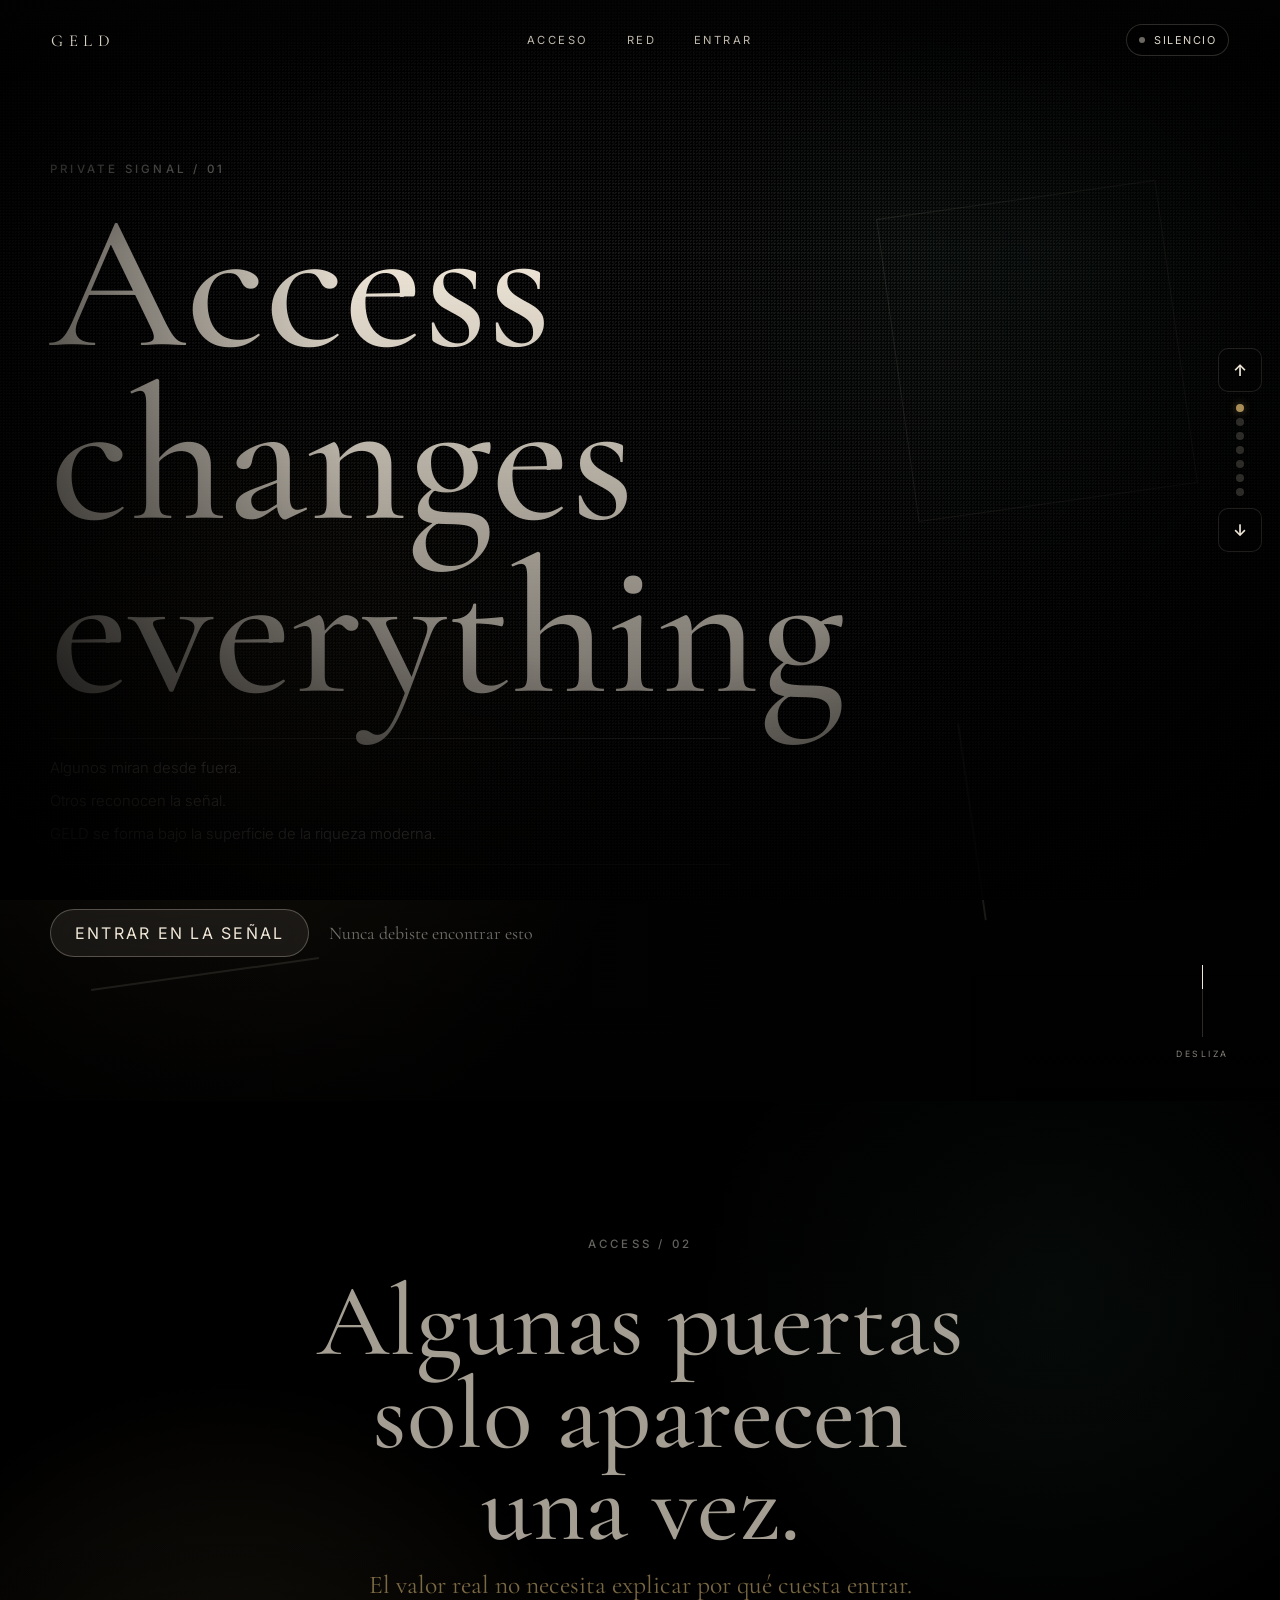
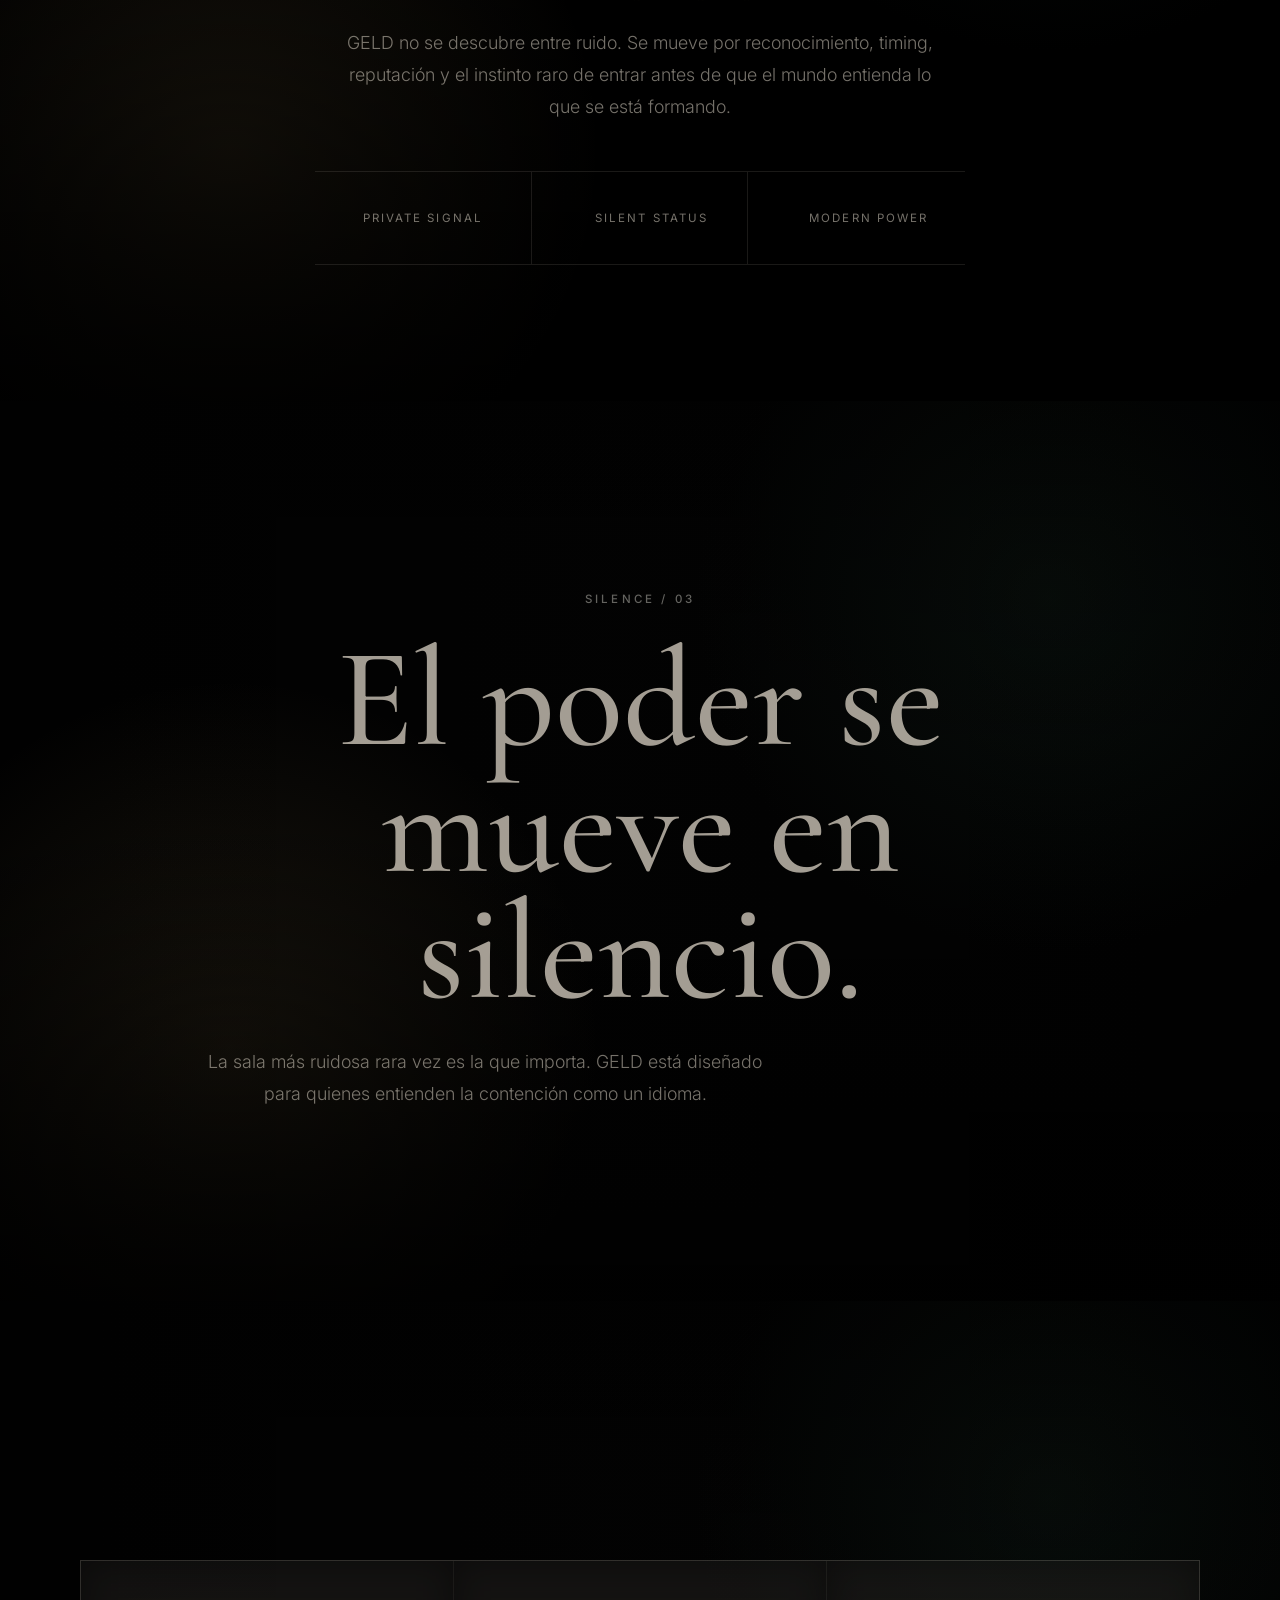
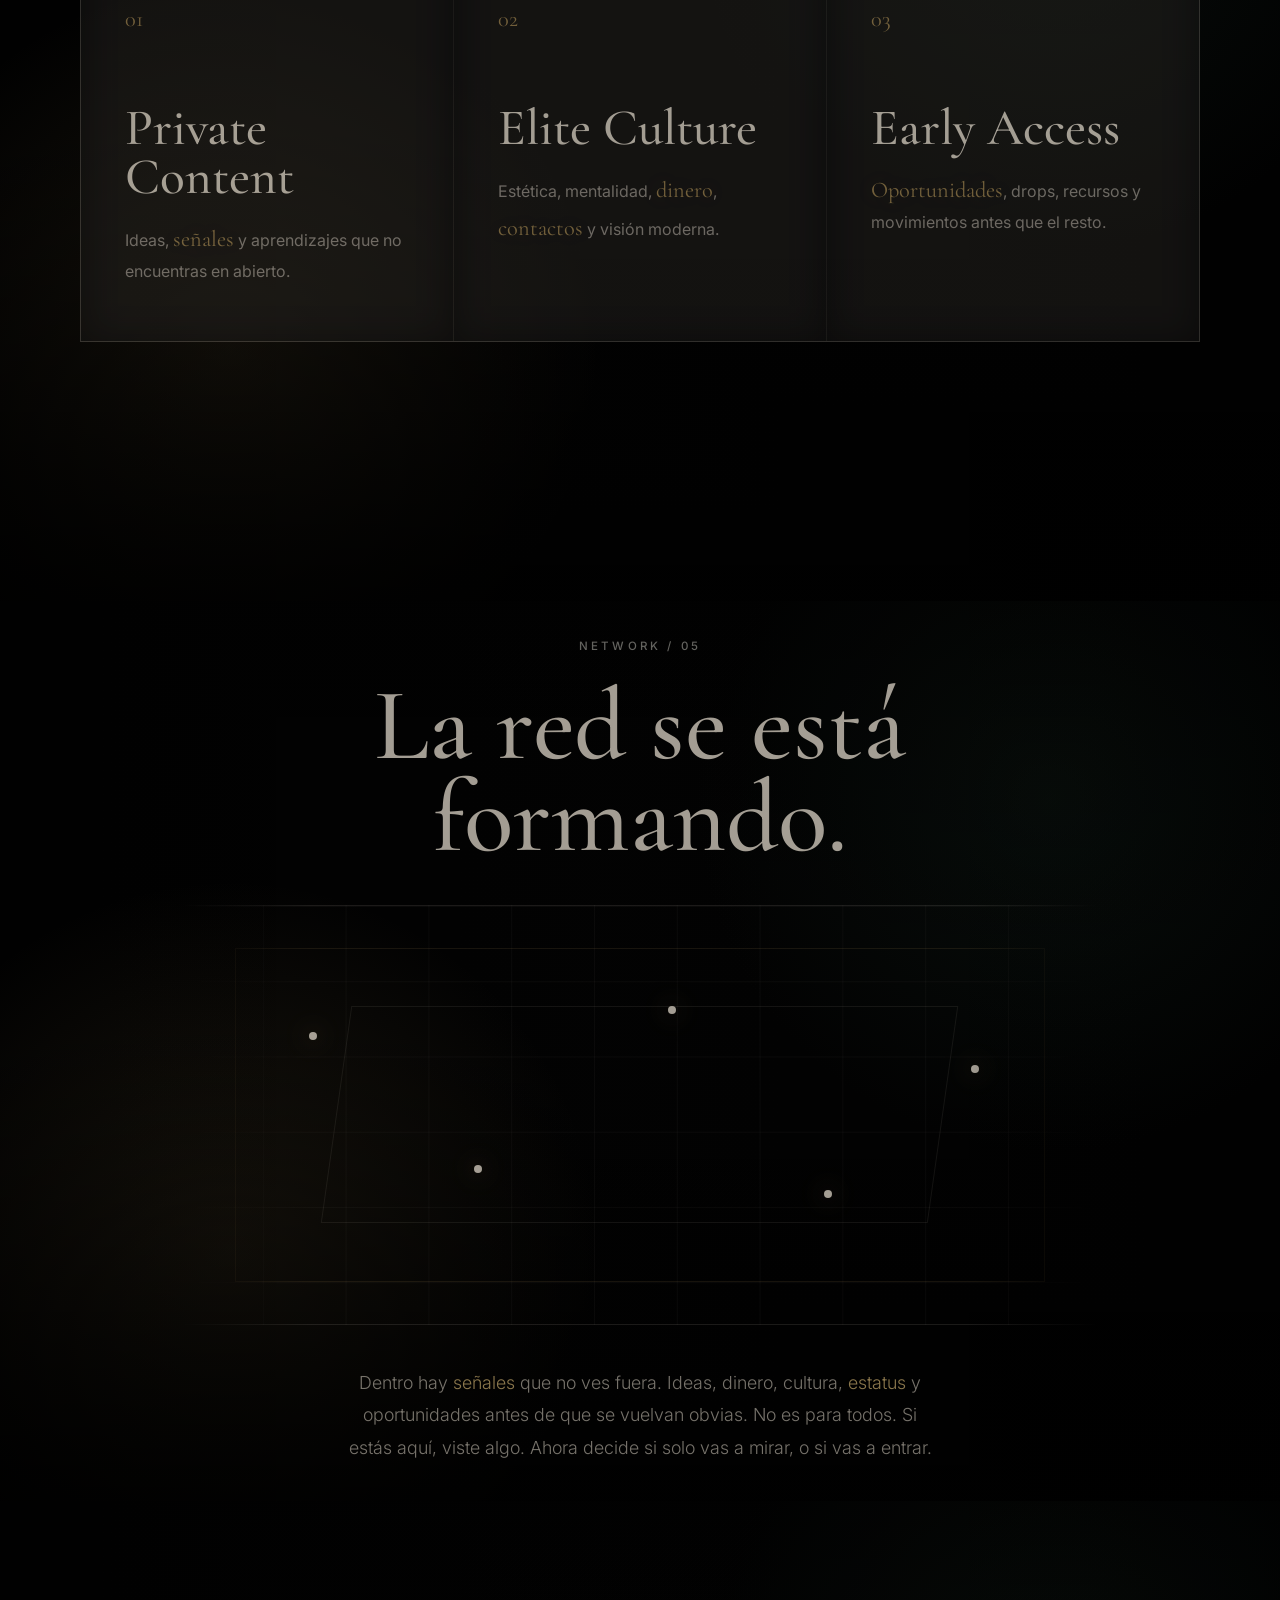
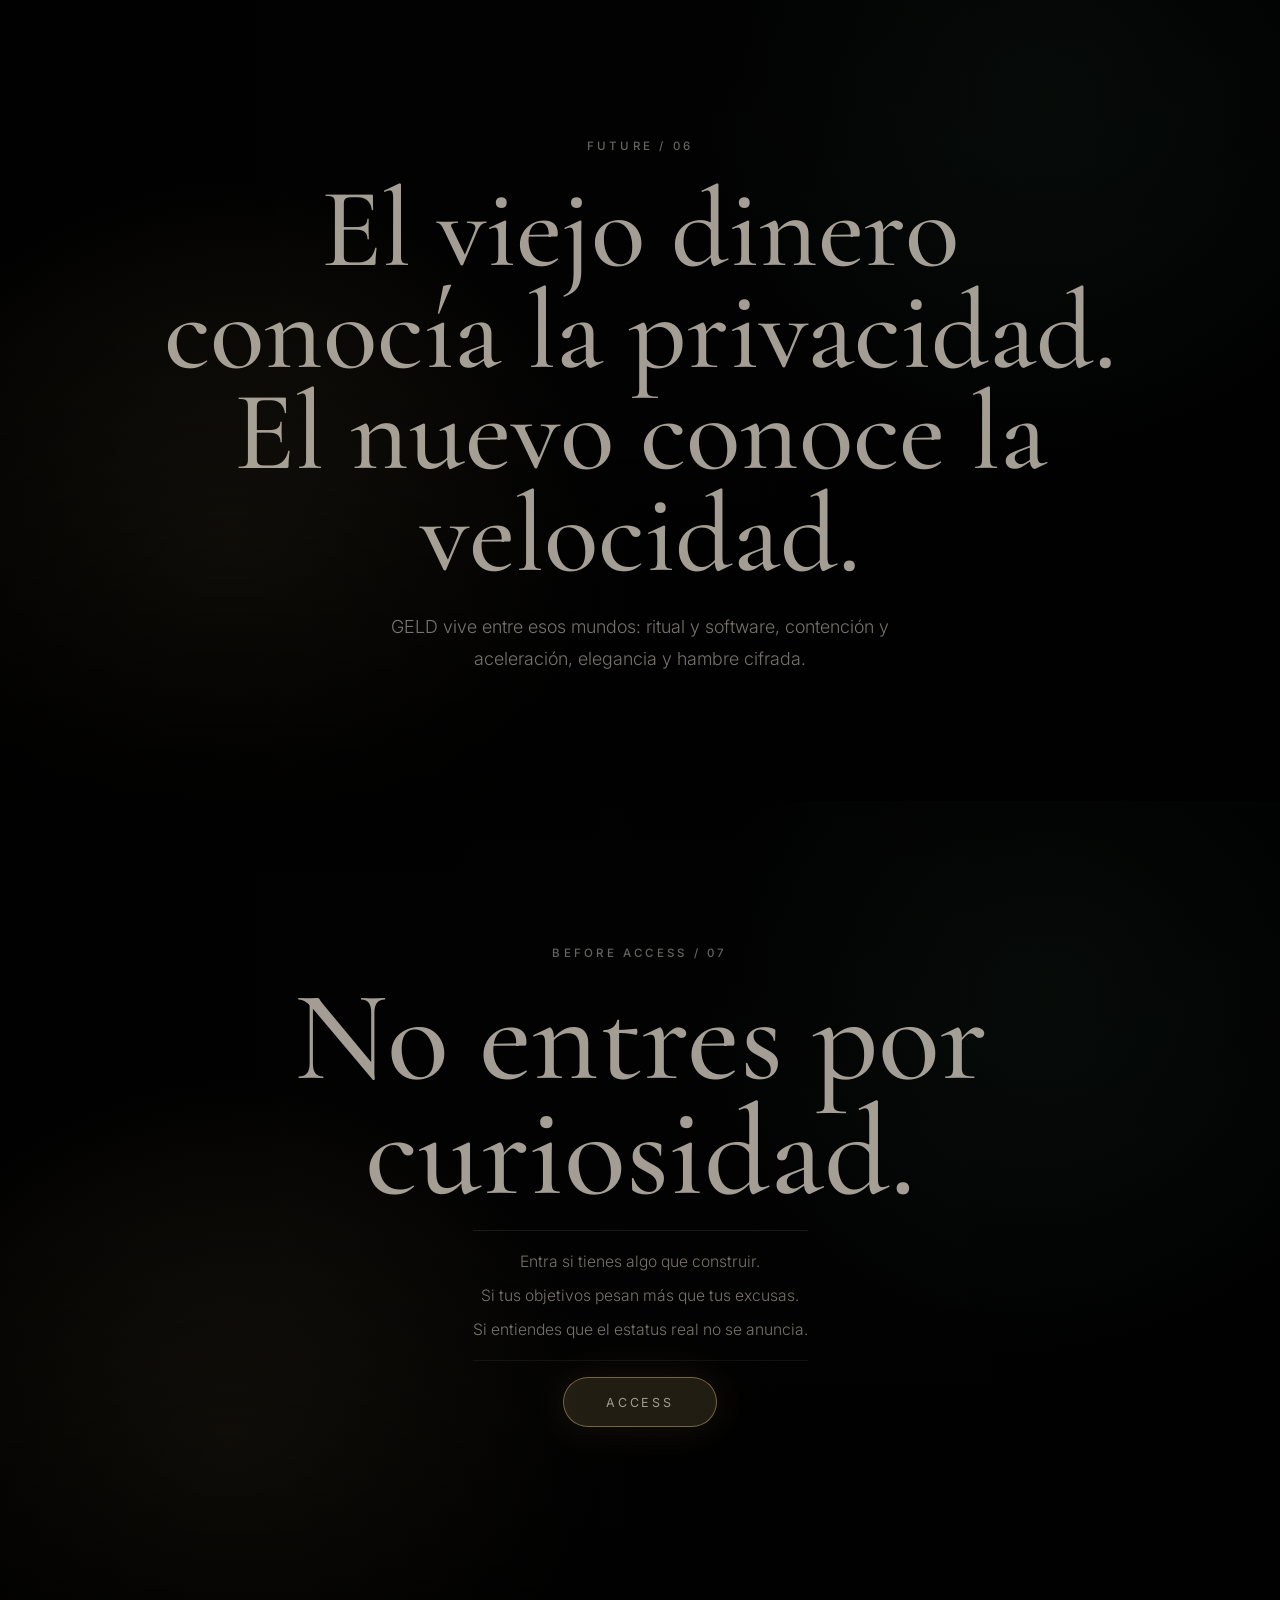
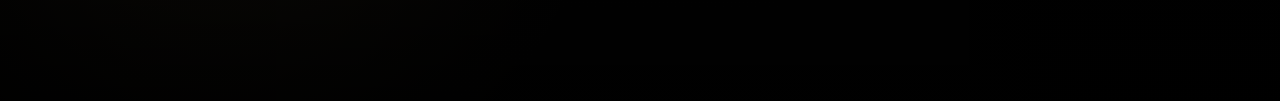
==== commit f61e2f97: "Update index.html" ====
--- a/index.html
+++ b/index.html
@@ -81,7 +81,7 @@
             <p>GELD se forma bajo la superficie de la riqueza moderna.</p>
           </div>
           <div class="hero-actions reveal">
-            <a class="primary-cta magnetic" href="https://discord.gg/XQjuCmYg" target="_blank" rel="noopener noreferrer">Entrar en la Señal</a>
+            <a class="primary-cta magnetic" href="https://discord.gg/mSkAGvUEY" target="_blank" rel="noopener noreferrer">Entrar en la Señal</a>
             <span class="whisper">Nunca debiste encontrar esto</span>
           </div>
         </div>
--- a/styles.css
+++ b/styles.css
@@ -117,6 +117,35 @@
   background:
     radial-gradient(circle at 50% 42%, transparent 0 36%, rgba(0, 0, 0, 0.62) 74%, #000 100%),
     linear-gradient(180deg, rgba(0, 0, 0, 0.52), transparent 28%, rgba(0, 0, 0, 0.74));
+}
+
+.cursor,
+.cursor-dot {
+  position: fixed;
+  z-index: 50;
+  pointer-events: none;
+  transform: translate(-50%, -50%);
+  border-radius: 50%;
+}
+
+.cursor {
+  width: 42px;
+  height: 42px;
+  border: 1px solid rgba(240, 231, 216, 0.38);
+  box-shadow: 0 0 28px rgba(169, 141, 87, 0.12);
+  transition: width 0.45s var(--ease), height 0.45s var(--ease), border-color 0.45s var(--ease);
+}
+
+.cursor-dot {
+  width: 4px;
+  height: 4px;
+  background: var(--warm);
+}
+
+.cursor.is-active {
+  width: 68px;
+  height: 68px;
+  border-color: rgba(169, 141, 87, 0.8);
 }
 
 .topbar {
@@ -177,12 +206,9 @@
 }
 
 #smooth-wrapper {
-  position: fixed;
+  position: relative;
   inset: 0;
   width: 100%;
-  overflow-y: auto;
-  will-change: transform;
-  scroll-behavior: smooth;
 }
 
 .scene {
@@ -192,220 +218,8 @@
   overflow: hidden;
   isolation: isolate;
   background: var(--black);
-  transition: transform 0.6s var(--ease);
-}
-
-.scene.is-active {
-  transform: none;
-}
-
-
-/* Section navigation (dots + arrows) */
-#section-nav {
-  position: fixed;
-  right: 18px;
-  top: 50%;
-  transform: translateY(-50%);
-  z-index: 70;
-  display: grid;
-  gap: 12px;
-  align-items: center;
-}
-
-.nav-btn {
-  width: 44px;
-  height: 44px;
-  display: inline-grid;
-  place-items: center;
-  background: rgba(3,3,3,0.36);
-  border: 1px solid rgba(240,231,216,0.12);
-  color: var(--warm);
-  border-radius: 10px;
-  cursor: pointer;
-  font-weight: 600;
-}
-
-.nav-btn:active { transform: translateY(1px); }
-
-
-.nav-dots {
-  display: grid;
-  gap: 6px;
-}
-
-.nav-dots button {
-  width: 8px;
-  height: 8px;
-  border-radius: 50%;
-  background: rgba(240,231,216,0.18);
-  border: 0;
-  padding: 0;
-  cursor: pointer;
-}
-
-.nav-dots button.active {
-  background: var(--gold);
-  box-shadow: 0 0 8px rgba(169,141,87,0.5);
-}
-
-/* Secret scene + crash/glitch styles */
-.secret-scene {
-  display: none;
-  position: fixed;
-  inset: 0;
-  z-index: 100;
-  place-items: center;
-  background: rgba(0,0,0,0.82);
-}
-.secret-scene[aria-hidden="false"] { display: grid; }
-
-.secret-overlay {
-  position: absolute;
-  inset: 0;
-  background: linear-gradient(180deg, rgba(0,0,0,0.6), rgba(0,0,0,0.85));
-  pointer-events: none;
-  mix-blend-mode: normal;
-}
-
-.secret-content {
-  position: relative;
-  z-index: 110;
-  width: min(640px, calc(100% - 48px));
-  padding: 36px;
-  text-align: center;
-  background: rgba(3,3,3,0.6);
-  border: 1px solid rgba(240,231,216,0.08);
-  border-radius: 14px;
-  backdrop-filter: blur(8px);
-  color: var(--warm);
-  box-shadow: 0 10px 40px rgba(0,0,0,0.6), 0 0 80px rgba(169,141,87,0.03) inset;
-}
-
-.secret-title { font-family: "Cormorant Garamond", Georgia, serif; font-size: 2.6rem; margin: 0 0 6px; }
-.secret-sub { color: rgba(240,231,216,0.72); margin: 0 0 18px; }
-
-.secret-form label { display:block; text-transform:uppercase; font-size:0.7rem; letter-spacing:0.14em; color:rgba(240,231,216,0.6); margin-bottom:8px; }
-.secret-input-row { display:flex; gap:10px; justify-content:center; align-items:center; }
-.secret-input-row input { min-width:220px; padding:12px 14px; border-radius:8px; border:1px solid rgba(240,231,216,0.08); background: rgba(255,255,255,0.02); color:var(--warm); }
-.secret-input-row input:focus { outline: none; background: rgba(255,255,255,0.02); }
-.secret-input-row input:-webkit-autofill,
-.secret-input-row input:-webkit-autofill:hover,
-.secret-input-row input:-webkit-autofill:focus,
-.secret-input-row input:-webkit-autofill:active {
-  -webkit-box-shadow: 0 0 0 30px rgba(255,255,255,0.02) inset !important;
-  box-shadow: 0 0 0 30px rgba(255,255,255,0.02) inset !important;
-}
-.secret-input-row .primary-cta { padding: 12px 20px; border-radius: 999px; border: 1px solid rgba(240,231,216,0.28); background: rgba(240,231,216,0.08); }
-.secret-input-row .primary-cta:hover { background: rgba(169, 141, 87, 0.14); border-color: rgba(169, 141, 87, 0.8); }
-.secret-note { margin-top:12px; color: rgba(169,141,87,0.9); }
-.secret-discord {
-  margin-top: 22px;
-  display: grid;
-  gap: 14px;
-  text-align: center;
-}
-.secret-discord p {
-  margin: 0;
-  color: rgba(240,231,216,0.78);
-  font-size: 0.9rem;
-  line-height: 1.6;
-  max-width: 520px;
-  margin-inline: auto;
-}
-.secret-discord .discord-link {
-  padding: 12px 24px;
-  border-radius: 999px;
-  border: 1px solid rgba(240,231,216,0.28);
-  background: rgba(240,231,216,0.08);
-  color: var(--warm);
-  letter-spacing: 0.18em;
-  text-transform: uppercase;
-  display: inline-flex;
-  justify-content: center;
-  align-items: center;
-  width: fit-content;
-  margin: 0 auto;
-}
-.secret-discord .discord-link:hover {
-  background: rgba(169,141,87,0.14);
-  border-color: rgba(169,141,87,0.8);
-}
-
-/* crash/glitch animation on root */
-
-@keyframes glitch-translate {
-  0% { transform: translate3d(0,0,0); }
-  10% { transform: translate3d(-12px, -4px, 0) rotate(-0.6deg); }
-  20% { transform: translate3d(10px, 6px, 0) rotate(0.8deg); }
-  30% { transform: translate3d(-8px, -2px, 0) rotate(-0.4deg); }
-  40% { transform: translate3d(6px, 4px, 0) rotate(0.3deg); }
-  50% { transform: translate3d(-6px, -3px, 0) rotate(-0.2deg); }
-  60% { transform: translate3d(8px, 3px, 0) rotate(0.4deg); }
-  70% { transform: translate3d(-10px, -5px, 0) rotate(-0.6deg); }
-  80% { transform: translate3d(6px, 4px, 0) rotate(0.3deg); }
-  90% { transform: translate3d(-4px, -2px, 0) rotate(-0.1deg); }
-  100% { transform: translate3d(0,0,0); }
-}
-
-@keyframes glitch-rgb {
-  0% { clip-path: inset(0 0 0 0); opacity: 1; }
-  20% { clip-path: inset(10% 0 70% 0); }
-  40% { clip-path: inset(70% 0 10% 0); }
-  60% { clip-path: inset(30% 0 40% 0); }
-  80% { clip-path: inset(50% 0 20% 0); }
-  100% { clip-path: inset(0 0 0 0); }
-}
-
-/* aggressive matrix-like crash */
-.crash body, .crash .scene-content, .crash header, .crash .topbar, .crash .nav-links {
-  animation: glitch-translate 0.7s steps(1,end) both;
-  filter: contrast(1.1) saturate(1.05) brightness(0.88) hue-rotate(-4deg) blur(0.35px);
-}
-
-.crash::before, .crash::after {
-  content: '';
-  position: fixed;
-  inset: 0;
-  z-index: 95;
-  pointer-events: none;
-}
-
-.crash::before {
-  background: linear-gradient(90deg, rgba(0,255,90,0.03), transparent 12%);
-  mix-blend-mode: screen;
-  transform: translateX(-3px);
-  animation: glitch-rgb 0.8s steps(3,end) infinite;
-}
-
-.crash::after {
-  background: repeating-linear-gradient(0deg, rgba(0,0,0,0.12) 0 1px, rgba(0,0,0,0.02) 1px 2px), linear-gradient(180deg, rgba(0,255,90,0.015), transparent 30%);
-  mix-blend-mode: multiply;
-  animation: glitch-rgb 0.8s steps(4,end) infinite;
-  opacity: 0.65;
-}
-
-/* RGB split layers inside content for stronger effect */
-.crash .scene-content::before,
-.crash .scene-content::after {
-  content: '';
-  position: absolute;
-  inset: 0;
-  z-index: 111;
-  pointer-events: none;
-}
-.crash .scene-content::before { background: rgba(0,255,120,0.015); transform: translateX(-3px) skewX(-1deg); mix-blend-mode: screen; animation: glitch-translate 0.8s linear infinite; }
-.crash .scene-content::after { background: rgba(255,0,50,0.015); transform: translateX(3px) skewX(1deg); mix-blend-mode: screen; animation: glitch-translate 0.85s linear infinite; }
-
-@keyframes heavy-flicker {
-  0% { opacity: 1; }
-  10% { opacity: 0.05; }
-  20% { opacity: 0.9; }
-  30% { opacity: 0.02; }
-  40% { opacity: 0.95; }
-  100% { opacity: 1; }
-}
-
-.crash .secret-overlay { animation: heavy-flicker 1s linear; }
+  transition: opacity 0.9s var(--ease), transform 0.9s var(--ease);
+}
 
 .scene::before,
 .scene::after {
@@ -425,6 +239,27 @@
 
 .scene::after {
   background: linear-gradient(180deg, rgba(0, 0, 0, 0.38), transparent 45%, rgba(0, 0, 0, 0.88));
+  opacity: 0.92;
+  transition: opacity 1.1s var(--ease);
+}
+
+.scene.is-active::after {
+  opacity: 0.72;
+}
+
+.scene .scene-content,
+.scene .wealth-stack {
+  transition: opacity 1s var(--ease);
+}
+
+.scene:not(.is-active) .scene-content,
+.scene:not(.is-active) .wealth-stack {
+  opacity: 0.68;
+}
+
+.scene.is-active .scene-content,
+.scene.is-active .wealth-stack {
+  opacity: 1;
 }
 
 .scene-video,
@@ -436,8 +271,7 @@
   height: 108%;
   object-fit: cover;
   filter: saturate(0.68) contrast(1.12) brightness(0.54) blur(1px);
-  transform: translate3d(0, var(--parallax, 0), 0) scale(1.04);
-  will-change: transform;
+  transform: scale(1.04);
 }
 
 .scene-image {
@@ -558,35 +392,6 @@
 
 .hero-title span {
   display: block;
-  opacity: 0;
-  transform: translateX(-20px);
-}
-
-.hero-title.reveal.is-visible span {
-  animation: heroSlideIn 0.8s ease forwards;
-}
-
-.hero-title.reveal.is-visible span:nth-child(1) {
-  animation-delay: 0.25s;
-}
-
-.hero-title.reveal.is-visible span:nth-child(2) {
-  animation-delay: 0.45s;
-}
-
-.hero-title.reveal.is-visible span:nth-child(3) {
-  animation-delay: 0.65s;
-}
-
-@keyframes heroSlideIn {
-  from {
-    opacity: 0;
-    transform: translateX(-20px);
-  }
-  to {
-    opacity: 1;
-    transform: translateX(0);
-  }
 }
 
 .hero-copy,
@@ -799,33 +604,14 @@
 
 .network-copy {
   display: grid;
-  gap: 24px;
-  max-width: 780px;
-  margin: 0 auto;
-  text-align: center;
-  justify-items: center;
-}
-
-@media (min-width: 861px) {
-  .network-copy {
-    margin-top: -2rem;
-  }
-}
-
-.network-copy .chapter-title {
-  max-width: 780px;
-}
-
-.network-copy .chapter-copy {
-  max-width: 720px;
-  margin: 0 auto;
+  gap: 26px;
 }
 
 .signal-map {
   position: relative;
-  width: min(760px, 100%);
-  height: clamp(240px, 40vw, 420px);
-  margin: 20px auto;
+  width: min(920px, 100%);
+  height: clamp(240px, 42vw, 420px);
+  margin: 16px 0;
   border-top: 1px solid var(--line);
   border-bottom: 1px solid var(--line);
   background:
@@ -868,20 +654,18 @@
 
 .future-copy {
   display: grid;
-  justify-items: center;
+  justify-items: end;
   gap: 26px;
-  text-align: center;
-  max-width: 900px;
-  margin-inline: auto;
+  text-align: right;
 }
 
 .future-title {
-  width: min(900px, 100%);
+  width: min(980px, 100%);
   font-size: clamp(3.4rem, 8.8vw, 10rem);
 }
 
 .future-copy .chapter-copy {
-  margin-left: 0;
+  margin-left: auto;
 }
 
 .threshold-scene {
@@ -896,10 +680,59 @@
 .threshold-content {
   display: grid;
   max-width: 980px;
-  gap: 24px;
+  gap: 20px;
   justify-items: center;
   text-align: center;
-  transform: translateY(-4vh);
+  transform: translateY(-7vh);
+}
+
+#section-nav {
+  position: fixed;
+  right: 18px;
+  top: 50%;
+  z-index: 70;
+  display: grid;
+  gap: 12px;
+  align-items: center;
+  transform: translateY(-50%);
+}
+
+.nav-btn {
+  display: inline-grid;
+  width: 44px;
+  height: 44px;
+  place-items: center;
+  border: 1px solid rgba(240, 231, 216, 0.12);
+  border-radius: 10px;
+  background: rgba(3, 3, 3, 0.36);
+  color: var(--warm);
+  cursor: pointer;
+  font-weight: 600;
+}
+
+.nav-btn:active {
+  transform: translateY(1px);
+}
+
+.nav-dots {
+  display: grid;
+  gap: 6px;
+  justify-items: center;
+}
+
+.nav-dots button {
+  width: 8px;
+  height: 8px;
+  border: 0;
+  border-radius: 50%;
+  padding: 0;
+  background: rgba(240, 231, 216, 0.18);
+  cursor: pointer;
+}
+
+.nav-dots button.active {
+  background: var(--gold);
+  box-shadow: 0 0 8px rgba(169, 141, 87, 0.5);
 }
 
 .threshold-title {
@@ -931,32 +764,33 @@
 .threshold-link {
   position: relative;
   z-index: 8;
-  border: 1px solid rgba(216, 185, 118, 0.72);
+  display: inline-flex;
+  min-height: 50px;
+  align-items: center;
+  justify-content: center;
+  border: 1px solid rgba(216, 185, 118, 0.74);
   border-radius: 999px;
+  margin-top: 0;
+  padding: 0 42px;
   background: rgba(216, 185, 118, 0.22);
-  width: fit-content;
-  margin-top: -2px;
-  padding: 15px 38px;
-  color: rgba(240, 231, 216, 0.96);
-  box-shadow: 0 0 34px rgba(169, 141, 87, 0.18);
+  color: rgba(240, 231, 216, 0.98);
+  box-shadow: 0 0 38px rgba(169, 141, 87, 0.2);
   font-size: 0.78rem;
   letter-spacing: 0.22em;
   text-transform: uppercase;
   opacity: 1;
+  visibility: visible;
+  pointer-events: auto;
   cursor: pointer;
-  pointer-events: auto;
-  transition: opacity 0.6s var(--ease), color 0.6s var(--ease), border-color 0.6s var(--ease), background 0.6s var(--ease);
-}
-
-.threshold-link::after {
-  display: none;
+  transform: translateY(-4px);
+  transition: border-color 0.6s var(--ease), background 0.6s var(--ease), box-shadow 0.6s var(--ease), transform 0.6s var(--ease);
 }
 
 .threshold-link:hover {
-  border-color: rgba(216, 185, 118, 0.62);
-  background: rgba(216, 185, 118, 0.14);
-  color: rgba(240, 231, 216, 0.92);
-  opacity: 1;
+  border-color: rgba(240, 231, 216, 0.78);
+  background: rgba(216, 185, 118, 0.32);
+  box-shadow: 0 0 48px rgba(169, 141, 87, 0.28);
+  transform: translateY(-7px);
 }
 
 .final-scene {
@@ -965,12 +799,157 @@
   text-align: center;
 }
 
+.final-scene .scene-image {
+  filter: saturate(0.54) contrast(1.24) brightness(0.5) blur(0.14px);
+}
+
 .final-scene.is-locked {
   display: none;
 }
 
 body.access-mode #smooth-wrapper .scene:not(.final-scene) {
   display: none;
+}
+
+.secret-scene {
+  position: fixed;
+  inset: 0;
+  z-index: 100;
+  display: none;
+  place-items: center;
+  background: rgba(0, 0, 0, 0.82);
+}
+
+.secret-scene[aria-hidden="false"] {
+  display: grid;
+}
+
+.secret-overlay {
+  position: absolute;
+  inset: 0;
+  background: linear-gradient(180deg, rgba(0, 0, 0, 0.6), rgba(0, 0, 0, 0.85));
+  pointer-events: none;
+}
+
+.secret-content {
+  position: relative;
+  z-index: 110;
+  width: min(640px, calc(100% - 48px));
+  padding: 36px;
+  border: 1px solid rgba(240, 231, 216, 0.08);
+  border-radius: 14px;
+  background: rgba(3, 3, 3, 0.6);
+  color: var(--warm);
+  text-align: center;
+  backdrop-filter: blur(8px);
+  box-shadow: 0 10px 40px rgba(0, 0, 0, 0.6), 0 0 80px rgba(169, 141, 87, 0.03) inset;
+}
+
+.secret-title {
+  margin: 0 0 6px;
+  font-family: "Cormorant Garamond", Georgia, serif;
+  font-size: 2.6rem;
+}
+
+.secret-sub {
+  margin: 0 0 18px;
+  color: rgba(240, 231, 216, 0.72);
+}
+
+.secret-form label {
+  display: block;
+  margin-bottom: 8px;
+  color: rgba(240, 231, 216, 0.6);
+  font-size: 0.7rem;
+  letter-spacing: 0.14em;
+  text-transform: uppercase;
+}
+
+.secret-input-row {
+  display: flex;
+  align-items: center;
+  justify-content: center;
+  gap: 10px;
+}
+
+.secret-input-row input {
+  min-width: 220px;
+  border: 1px solid rgba(240, 231, 216, 0.08);
+  border-radius: 8px;
+  padding: 12px 14px;
+  background: rgba(255, 255, 255, 0.02);
+  color: var(--warm);
+}
+
+.secret-input-row input:focus {
+  outline: none;
+}
+
+.secret-input-row .primary-cta {
+  border: 1px solid rgba(240, 231, 216, 0.28);
+  border-radius: 999px;
+  padding: 12px 20px;
+  background: rgba(240, 231, 216, 0.08);
+}
+
+.secret-note {
+  margin-top: 12px;
+  color: rgba(169, 141, 87, 0.9);
+}
+
+.secret-discord {
+  display: grid;
+  gap: 14px;
+  margin-top: 22px;
+  text-align: center;
+}
+
+.secret-discord p {
+  max-width: 520px;
+  margin: 0 auto;
+  color: rgba(240, 231, 216, 0.78);
+  font-size: 0.9rem;
+  line-height: 1.6;
+}
+
+.secret-discord .discord-link {
+  width: fit-content;
+  margin: 0 auto;
+  padding: 12px 24px;
+  letter-spacing: 0.18em;
+}
+
+.crash body,
+.crash .scene-content,
+.crash header,
+.crash .topbar,
+.crash .nav-links {
+  animation: glitch-translate 0.7s steps(1, end) both;
+  filter: contrast(1.1) saturate(1.05) brightness(0.88) hue-rotate(-4deg) blur(0.35px);
+}
+
+.crash::before,
+.crash::after {
+  position: fixed;
+  inset: 0;
+  z-index: 95;
+  content: "";
+  pointer-events: none;
+}
+
+.crash::before {
+  background: linear-gradient(90deg, rgba(0, 255, 90, 0.03), transparent 12%);
+  mix-blend-mode: screen;
+  animation: glitch-rgb 0.8s steps(3, end) infinite;
+}
+
+.crash::after {
+  opacity: 0.65;
+  background:
+    repeating-linear-gradient(0deg, rgba(0, 0, 0, 0.12) 0 1px, rgba(0, 0, 0, 0.02) 1px 2px),
+    linear-gradient(180deg, rgba(0, 255, 90, 0.015), transparent 30%);
+  mix-blend-mode: multiply;
+  animation: glitch-rgb 0.8s steps(4, end) infinite;
 }
 
 .final-orbit {
@@ -1078,49 +1057,6 @@
   transform: translateY(0);
 }
 
-.typed-letter {
-  display: inline-block;
-  opacity: 0;
-  transform: translateX(-8px);
-}
-
-.reveal.is-visible .typed-letter {
-  animation: typeIn 0.24s ease forwards;
-  animation-delay: var(--delay, 0s);
-}
-
-@keyframes typeIn {
-  from {
-    opacity: 0;
-    transform: translateX(-8px);
-  }
-  to {
-    opacity: 1;
-    transform: translateX(0);
-  }
-}
-
-.launch-overlay {
-  position: fixed;
-  z-index: 300;
-  border: 1px solid rgba(240, 231, 216, 0.25);
-  background: rgba(240, 231, 216, 0.08);
-  backdrop-filter: blur(18px);
-  box-shadow: 0 20px 80px rgba(0, 0, 0, 0.35);
-  border-radius: 18px;
-  opacity: 0.95;
-  transition: left 0.55s ease, top 0.55s ease, width 0.55s ease, height 0.55s ease, border-radius 0.55s ease, box-shadow 0.55s ease;
-}
-
-.launch-overlay--animate {
-  left: 0 !important;
-  top: 0 !important;
-  width: 100vw !important;
-  height: 100vh !important;
-  border-radius: 0 !important;
-  box-shadow: inset 0 0 120px rgba(169, 141, 87, 0.18);
-}
-
 .magnetic {
   will-change: transform;
 }
@@ -1173,6 +1109,45 @@
   }
 }
 
+@keyframes glitch-translate {
+  0% {
+    transform: translate3d(0, 0, 0);
+  }
+  10% {
+    transform: translate3d(-12px, -4px, 0) rotate(-0.6deg);
+  }
+  20% {
+    transform: translate3d(10px, 6px, 0) rotate(0.8deg);
+  }
+  40% {
+    transform: translate3d(6px, 4px, 0) rotate(0.3deg);
+  }
+  70% {
+    transform: translate3d(-10px, -5px, 0) rotate(-0.6deg);
+  }
+  100% {
+    transform: translate3d(0, 0, 0);
+  }
+}
+
+@keyframes glitch-rgb {
+  0% {
+    clip-path: inset(0 0 0 0);
+  }
+  20% {
+    clip-path: inset(10% 0 70% 0);
+  }
+  40% {
+    clip-path: inset(70% 0 10% 0);
+  }
+  60% {
+    clip-path: inset(30% 0 40% 0);
+  }
+  100% {
+    clip-path: inset(0 0 0 0);
+  }
+}
+
 @media (max-width: 860px) {
   body {
     cursor: auto;
@@ -1198,6 +1173,10 @@
     display: none;
   }
 
+  #section-nav {
+    display: none;
+  }
+
   .audio-toggle {
     padding: 8px 10px;
   }
@@ -1284,6 +1263,10 @@
 
   .threshold-title {
     font-size: clamp(3.3rem, 17vw, 6.7rem);
+  }
+
+  .threshold-content {
+    transform: translateY(-3vh);
   }
 
   .access-form div {
@@ -1311,3 +1294,111 @@
     transform: none !important;
   }
 }
+
+/* Final layout polish */
+body {
+  cursor: auto;
+}
+
+.cursor,
+.cursor-dot,
+.noise-field {
+  display: none !important;
+}
+
+#smooth-wrapper {
+  position: relative !important;
+  transform: none !important;
+  will-change: auto;
+}
+
+.scene-video,
+.scene-image {
+  transform: scale(1.04) !important;
+  will-change: auto;
+}
+
+.topbar {
+  color: rgba(240, 231, 216, 0.92);
+  background: linear-gradient(180deg, rgba(3, 3, 3, 0.58), rgba(3, 3, 3, 0));
+  mix-blend-mode: normal;
+}
+
+.nav-links {
+  display: flex;
+}
+
+.nav-links a {
+  opacity: 0.86;
+  transition: opacity 0.45s var(--ease), color 0.45s var(--ease);
+}
+
+.nav-links a:hover {
+  color: rgba(216, 185, 118, 0.94);
+  opacity: 1;
+}
+
+.chapter,
+.network-copy,
+.future-copy {
+  margin-right: auto;
+  margin-left: auto;
+  justify-items: center;
+  text-align: center;
+}
+
+.chapter {
+  margin-left: auto;
+}
+
+.value-line {
+  margin-right: auto;
+  margin-left: auto;
+  padding-right: 18px;
+  border-left: 0;
+}
+
+.network-copy .chapter-copy,
+.future-copy .chapter-copy {
+  margin-right: auto;
+  margin-left: auto;
+}
+
+.future-copy {
+  max-width: 980px;
+}
+
+.threshold-link {
+  opacity: 1 !important;
+  visibility: visible !important;
+  transform: translateY(-4px);
+}
+
+@media (max-width: 860px) {
+  .topbar {
+    grid-template-columns: auto 1fr auto;
+  }
+
+  .nav-links {
+    display: flex;
+    justify-content: center;
+    gap: 14px;
+    font-size: 0.62rem;
+    letter-spacing: 0.16em;
+  }
+
+  .future-copy {
+    justify-items: center;
+    text-align: center;
+  }
+}
+
+@media (max-width: 520px) {
+  .topbar {
+    grid-template-columns: 1fr auto;
+  }
+
+  .nav-links {
+    display: none;
+  }
+}
